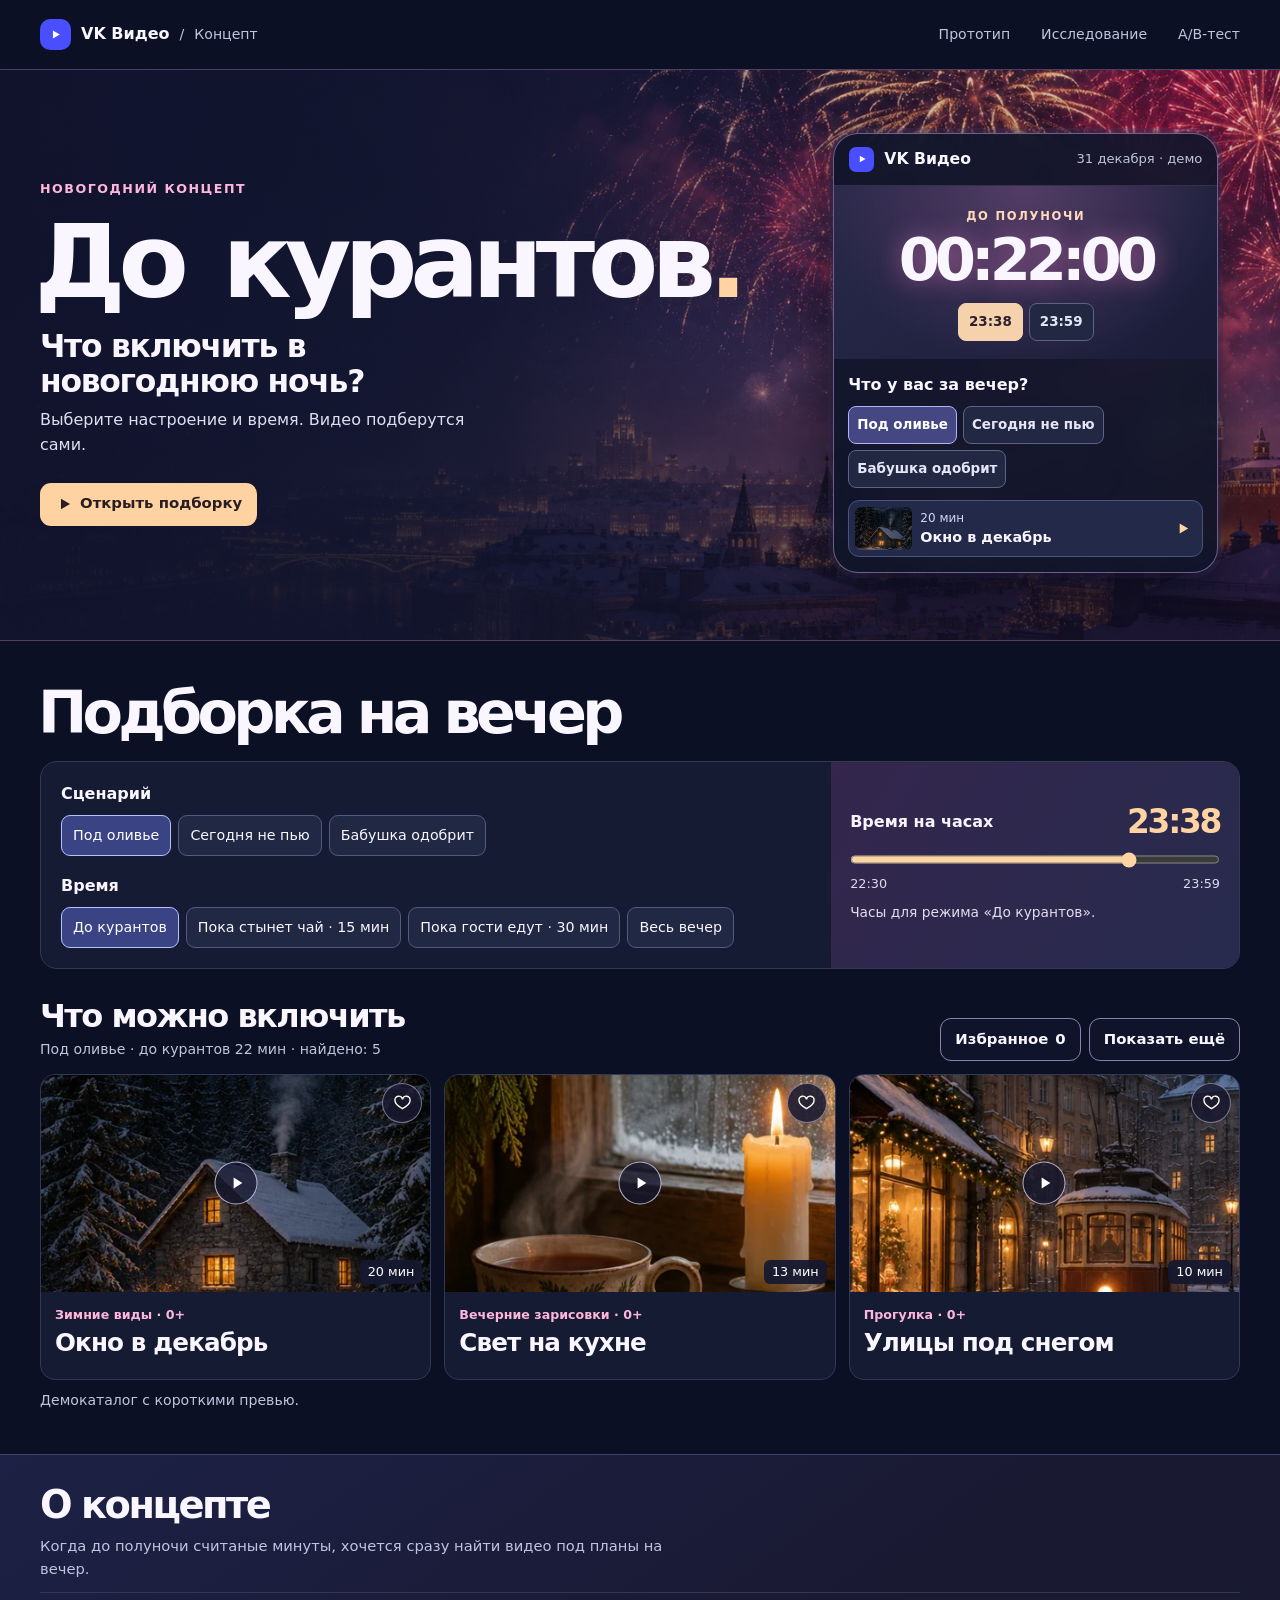
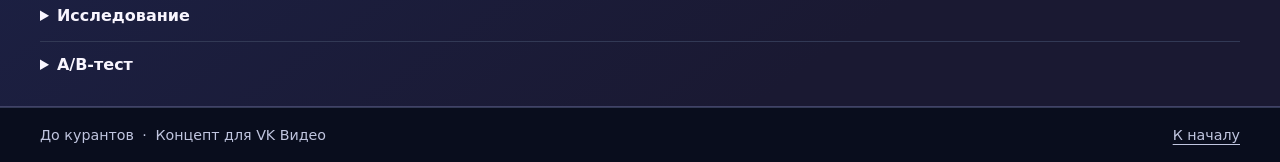
==== index.html @ f17fd778 "Lead with the demo and add playful New Year filters" ====
<!doctype html>
<html lang="ru">
<head>
<meta charset="utf-8">
<meta name="viewport" content="width=device-width, initial-scale=1">
<meta name="description" content="До курантов — новогодний прототип для VK Видео. Подберите просмотр по компании и оставшемуся до полуночи времени.">
<meta name="theme-color" content="#0c1024">
<title>До курантов · Новогодний концепт для VK Видео</title>
<link rel="icon" href="assets/icon.svg" type="image/svg+xml">
<link rel="stylesheet" href="style.css?v=3">
<script src="app.js?v=3" defer></script>
</head>
<body id="top">
<a class="skip" href="#picker">Перейти к подбору</a>
<header class="header wrap">
  <a href="#top" class="wordmark" aria-label="До курантов, начало страницы">
    <span class="brand-icon" aria-hidden="true"><svg viewBox="0 0 22 22"><path d="M8 6.5v9l8-4.5z" fill="currentColor"/></svg></span>
    <span>VK Видео</span><span class="brand-slash">/</span><span class="brand-meta">Концепт</span>
  </a>
  <nav class="header-links" aria-label="Разделы сайта">
    <a href="#picker">Прототип</a><a href="#research">Исследование</a><a href="#experiment">A/B-тест</a>
  </nav>
</header>
<main>
  <section class="hero" aria-labelledby="hero-title">
    <div class="wrap hero-layout">
      <div class="hero-copy">
        <p class="hero-kicker">НОВОГОДНИЙ КОНЦЕПТ</p>
        <h1 id="hero-title">До курантов<span>.</span></h1>
        <p class="hero-subtitle">Что включить в новогоднюю ночь?</p>
        <p class="hero-description">Выберите настроение и время. Видео подберутся сами.</p>
        <div class="hero-actions"><a class="button dark-button" href="#picker"><svg viewBox="0 0 24 24" aria-hidden="true"><path d="m8 5 12 7-12 7z" fill="currentColor"/></svg>Открыть подборку</a></div>
      </div>
      <div class="showcase">
        <div class="showcase-top"><span class="showcase-brand"><span class="brand-icon" aria-hidden="true"><svg viewBox="0 0 22 22"><path d="M8 6.5v9l8-4.5z" fill="currentColor"/></svg></span>VK Видео</span><span>31 декабря · демо</span></div>
        <div class="clock-card"><span>ДО ПОЛУНОЧИ</span><strong id="hero-clock">00:22:00</strong>
          <div class="hero-presets" aria-label="Время для демонстрации">
            <button type="button" data-demo-time="68" aria-pressed="true">23:38</button><button type="button" data-demo-time="89" aria-pressed="false">23:59</button>
          </div>
        </div>
        <div class="showcase-content">
          <p>Что у вас за вечер?</p>
          <div class="showcase-moods" aria-label="Сценарий просмотра">
            <button type="button" data-hero-audience="ambient" aria-pressed="true">Под оливье</button><button type="button" data-hero-audience="friends" aria-pressed="false">Сегодня не пью</button><button type="button" data-hero-audience="family" aria-pressed="false">Бабушка одобрит</button>
          </div>
          <button type="button" class="showcase-result" id="hero-preview" aria-label="Смотреть превью: Окно в декабрь">
            <img id="hero-poster" src="assets/cabin.webp" alt=""><span><small id="hero-result-label">20 мин</small><strong id="hero-result-title">Окно в декабрь</strong></span><svg viewBox="0 0 24 24" aria-hidden="true"><path d="m8 5 12 7-12 7z" fill="currentColor"/></svg>
          </button>
          <p class="sr-only" id="hero-status" role="status"></p>
        </div>
      </div>
    </div>
  </section>
  <section class="picker wrap" id="picker" aria-labelledby="picker-title">
    <header class="section-head">
      <h2 id="picker-title">Подборка на вечер</h2>
    </header>
    <div class="picker-panel">
      <form class="selection" id="filters">
        <fieldset>
          <legend>Сценарий</legend>
          <div class="options">
            <label><input name="audience" type="radio" value="ambient" checked><span>Под оливье</span></label>
            <label><input name="audience" type="radio" value="friends"><span>Сегодня не пью</span></label>
            <label><input name="audience" type="radio" value="family"><span>Бабушка одобрит</span></label>
          </div>
        </fieldset>
        <fieldset>
          <legend>Время</legend>
          <div class="options">
            <label><input name="length" type="radio" value="midnight" checked><span>До курантов</span></label>
            <label><input name="length" type="radio" value="15"><span>Пока стынет чай · 15 мин</span></label>
            <label><input name="length" type="radio" value="30"><span>Пока гости едут · 30 мин</span></label>
            <label><input name="length" type="radio" value="evening"><span>Весь вечер</span></label>
          </div>
        </fieldset>
      </form>
      <div class="simulation">
        <label for="demo-time"><span>Время на часах</span><output id="demo-time-label" for="demo-time">23:38</output></label>
        <input id="demo-time" type="range" min="0" max="89" step="1" value="68" aria-describedby="demo-help">
        <div class="range-times" aria-hidden="true"><span>22:30</span><span>23:59</span></div>
        <p id="demo-help">Часы для режима «До курантов».</p>
      </div>
    </div>
    <section class="results" aria-labelledby="result-title">
      <header class="results-head">
        <div><h3 id="result-title">Что можно включить</h3><p id="result-context" aria-live="polite"></p></div>
        <div class="result-actions">
          <button class="button line-button" type="button" id="favorite-mode" aria-pressed="false">Избранное <span id="favorite-count">0</span></button>
          <button class="button line-button" type="button" id="more">Показать ещё</button>
        </div>
      </header>
      <div class="result-grid" id="results"></div>
      <p class="demo-note">Демокаталог с короткими превью.</p>
    </section>
  </section>
  <section class="case-notes" aria-labelledby="case-notes-title">
    <div class="wrap">
      <h2 id="case-notes-title">О концепте</h2>
      <p>Когда до полуночи считаные минуты, хочется сразу найти видео под планы на вечер.</p>
      <details class="research-extra" id="research">
        <summary>Исследование</summary>
        <p>В отзывах зрители жалуются на однотипные рекомендации и нерелевантный поиск. Отсюда идея: дать зрителю выбрать сценарий и время.</p>
        <ul class="source-links">
          <li><a href="https://www.rustore.ru/catalog/app/com.vk.vkvideo/reviews" target="_blank" rel="noopener noreferrer">Отзывы в RuStore</a></li>
          <li><a href="https://online47.ru/2026/05/21/bylo-neudobno-stalo-privychno-kak-vk-video-i-rutube-peretyanuli-milliony-rossiyan-s-youtube-236308" target="_blank" rel="noopener noreferrer">Интервью Online47</a></li>
          <li><a href="https://vraki.net/otzyvy/mobilnye-prilozheniya/vk-video-kino-multiki-i-shou/dobryy-den-prilozhenie-kak-bylo-ne-prigodnym-takim-i-ostal.html" target="_blank" rel="noopener noreferrer">Отзыв о поиске</a></li>
        </ul>
      </details>
      <details class="research-extra" id="experiment">
        <summary>A/B-тест</summary>
        <p>Один каталог, один баннер. Группа A видит обычную подборку, группа B выбирает сценарий и время.</p>
        <p><strong>Главная метрика</strong> — доля зрителей, которые запустили ролик в течение минуты и посмотрели хотя бы 30 секунд. Дополнительно проверяем долю выходов без просмотра.</p>
      </details>
    </div>
  </section>
</main>
<footer class="footer"><div class="wrap"><p>До курантов <span>·</span> Концепт для VK Видео</p><a href="#top">К началу</a></div></footer>
<dialog id="preview" class="preview" aria-labelledby="preview-title">
  <div class="preview-head"><div><p class="kicker">ДЕМО-ПРЕВЬЮ</p><h2 id="preview-title"></h2></div><button type="button" class="preview-close" id="preview-close" aria-label="Закрыть превью"><span aria-hidden="true">×</span></button></div>
  <video id="preview-video" controls playsinline preload="none" muted aria-label="Демонстрационный видеоролик"></video>
  <p id="preview-description"></p>
</dialog>
<template id="video-card">
  <article class="video-card">
    <div class="video-media">
      <button type="button" class="video-open"><img alt="" width="440" height="310"><span class="video-play" aria-hidden="true"><svg viewBox="0 0 24 24"><path d="m9 5 11 7-11 7z" fill="currentColor"/></svg></span><span class="duration"></span></button>
      <button type="button" class="favorite" aria-pressed="false"><svg viewBox="0 0 24 24" aria-hidden="true"><path d="M20.6 8.6c0 4.5-8.6 9.3-8.6 9.3S3.4 13.1 3.4 8.6a4.2 4.2 0 0 1 8.6-1.3 4.2 4.2 0 0 1 8.6 1.3Z"/></svg></button>
    </div>
    <div class="video-text"><p class="video-genre"></p><h4 class="video-title"></h4></div>
  </article>
</template>
</body>
</html>
---- style.css ----
:root {
  color-scheme:dark;
  --bg:#0c1024; --panel:#151b33; --panel-deep:#10152b; --ink:#f9f6ff; --muted:#c0c5df;
  --line:#323955; --pink:#ffb6dd; --gold:#ffd4a2; --blue:#b8caff;
  --sans:Inter,"Segoe UI",system-ui,sans-serif;
}
*,*::before,*::after{box-sizing:border-box}
[hidden]{display:none!important}
html{scroll-behavior:smooth}
body{margin:0;background:var(--bg);color:var(--ink);font:16px/1.55 var(--sans)}
body:has(dialog[open]){overflow:hidden}
a{color:inherit;text-underline-offset:4px}
button,input{font:inherit}
button{cursor:pointer;color:inherit}
button:focus-visible,a:focus-visible,input:focus-visible,summary:focus-visible{outline:2px solid var(--gold);outline-offset:4px}
img{display:block;width:100%;height:auto;object-fit:cover}
h1,h2,h3,h4,p,figure{margin:0}
svg{width:22px;height:22px;display:block;flex:none}
.wrap{width:min(100% - 78px,1200px);margin-inline:auto}
.sr-only,.skip{position:absolute;width:1px;height:1px;overflow:hidden;clip-path:inset(50%);white-space:nowrap}
.skip:focus{position:fixed;z-index:20;top:12px;left:12px;width:auto;height:auto;clip-path:none;background:var(--panel);padding:10px}
.header{display:flex;justify-content:space-between;align-items:center;min-height:69px;gap:18px}
.wordmark,.header-links,.showcase-brand{display:flex;align-items:center;gap:10px}
.wordmark{text-decoration:none;font-weight:780;white-space:nowrap}
.brand-icon{display:grid;place-items:center;width:31px;height:31px;border-radius:10px;background:#494eff;color:white}
.brand-icon svg{width:19px;height:19px}
.brand-slash,.brand-meta,.header-links{color:var(--muted);font-size:.88rem}
.brand-meta,.brand-slash{font-weight:500}
.header-links{gap:clamp(13px,3vw,31px)}
.header-links a{text-decoration:none}
.header-links a:hover{color:white;text-decoration:underline}

.hero{position:relative;isolation:isolate;background:#211a42;border-block:1px solid #4d3e65;overflow:hidden}
.hero::before,.hero::after{content:"";position:absolute;inset:0;z-index:-1}
.hero::before{background:url("assets/midnight.webp") center 52% / cover no-repeat}
.hero::after{background:linear-gradient(90deg,#11132de6 0%,#10152eca 28%,#15162c42 65%,#22143122 100%),linear-gradient(0deg,#110f25ba,transparent 55%)}
.hero-layout{min-height:570px;display:grid;grid-template-columns:minmax(0,1.25fr) minmax(320px,.75fr);align-items:center;gap:clamp(22px,4.5vw,64px);padding-block:49px 53px}
.hero-kicker,.kicker,.source-date{font-size:.79rem;letter-spacing:.12em;font-weight:800;line-height:1.38}
.hero-kicker{color:var(--pink);margin-bottom:16px}
h1{font-size:clamp(3.55rem,8vw,7.5rem);font-weight:825;line-height:.93;letter-spacing:-.07em;word-spacing:.12em;margin-left:-.055em;white-space:nowrap}
h1 span{color:var(--gold)}
.hero-subtitle{font-size:clamp(1.35rem,2.45vw,2.1rem);letter-spacing:-.04em;line-height:1.1;font-weight:730;max-width:22ch;margin-top:20px}
.hero-description{color:#e0dff2;max-width:43ch;margin-top:10px}
.hero-actions{display:flex;flex-wrap:wrap;gap:10px;margin-top:25px}
.button{display:inline-flex;align-items:center;justify-content:center;gap:7px;min-height:43px;padding:9px 14px;border:1px solid transparent;border-radius:11px;text-decoration:none;font-size:.93rem;font-weight:750;line-height:1.2;transition:background-color .18s,color .18s,border-color .18s}
.button svg{width:18px;height:18px}
.dark-button{background:#ffd2a1;color:#271d23}
.dark-button:hover{background:#ffe4c6}
.line-button{background:#13172dac;color:var(--ink);border-color:#8a82ab}
.line-button:hover,.line-button[aria-pressed="true"]{background:#3b3559;border-color:#a8a2c8}
.line-button:disabled{cursor:default;opacity:.47}
.line-button:disabled:hover{background:#13172dac;border-color:#8a82ab}
.showcase{width:min(100%,385px);justify-self:center;overflow:hidden;border:1px solid #a194cf9c;border-radius:25px;background:#10152beb;box-shadow:0 25px 54px #090a1dc0,0 0 0 5px #4a3c6554;backdrop-filter:blur(15px)}
.showcase-top{display:flex;justify-content:space-between;align-items:center;gap:8px;padding:13px 15px;border-bottom:1px solid #736a8d53;color:var(--muted);font-size:.82rem}
.showcase-brand{font-weight:750;color:var(--ink);font-size:.98rem}
.showcase-brand .brand-icon{width:25px;height:25px;border-radius:7px}
.showcase-brand svg{width:16px;height:16px}
.clock-card{padding:22px 14px 18px;text-align:center;background:radial-gradient(ellipse at center top,#664773b5,transparent 76%),linear-gradient(135deg,#292849,#191c37)}
.clock-card > span{display:block;font-size:.72rem;font-weight:790;letter-spacing:.15em;color:#ffdbbb}
.clock-card strong{display:block;font-size:clamp(2.6rem,5vw,3.7rem);line-height:1.14;font-weight:755;letter-spacing:-.085em;font-variant-numeric:tabular-nums;text-shadow:0 0 24px #fc87ce76;margin-bottom:10px}
.hero-presets,.showcase-moods{display:flex;justify-content:center;gap:6px;flex-wrap:wrap}
.hero-presets button,.showcase-moods button{background:#232842;color:#e5e6f9;border:1px solid #5c6386;border-radius:8px;min-height:38px;padding:5px 10px;font-size:.84rem;font-weight:710}
.hero-presets button[aria-pressed="true"]{background:#f6d2ac;color:#2d2030;border-color:#f6d2ac}
.hero-presets button:hover,.showcase-moods button:hover{border-color:var(--gold)}
.showcase-content{padding:14px 14px 15px}
.showcase-content > p:not(.sr-only){font-weight:730;margin-bottom:8px}
.showcase-moods{justify-content:flex-start}
.showcase-moods button{padding-inline:8px}
.showcase-moods button[aria-pressed="true"]{background:#454783;border-color:#b2b4ff;color:#fff}
.showcase-result{min-width:0;width:100%;margin-top:12px;display:grid;grid-template-columns:57px minmax(0,1fr) 20px;align-items:center;gap:8px;text-align:left;background:#232a49;border:1px solid #4a547b;border-radius:11px;padding:6px 8px 6px 6px}
.showcase-result:hover{background:#353c67}
.showcase-result img{width:57px;height:43px;border-radius:6px}
.showcase-result strong,.showcase-result small{display:block;line-height:1.22}
.showcase-result small{color:#d1d8f2;font-size:.75rem;margin-bottom:3px}
.showcase-result strong{font-size:.9rem;overflow-wrap:anywhere}
.showcase-result svg{width:17px;height:17px;color:var(--gold)}

.picker{padding-block:42px}
#picker,#research,#experiment{scroll-margin-top:16px}
.section-head{margin-bottom:18px}
.section-head h2{font-size:clamp(2.25rem,4.6vw,4.1rem);letter-spacing:-.08em;line-height:1.02;margin-left:-.035em}
.section-head > p{color:var(--muted);max-width:49ch}
.kicker{margin-bottom:8px;color:var(--pink)}
.picker-panel{display:grid;grid-template-columns:minmax(0,1.55fr) minmax(220px,.8fr);background:var(--panel);border:1px solid var(--line);border-radius:17px;overflow:hidden}
.selection{display:grid;gap:18px;padding:20px}
fieldset{min-width:0;border:0;margin:0;padding:0}
legend{font-weight:750;margin-bottom:8px;padding:0}
.options{display:flex;flex-wrap:wrap;gap:7px}
.options label{position:relative;display:inline-flex}
.options input{position:absolute;inset:0;opacity:0;cursor:pointer;width:100%;height:100%;margin:0}
.options span{display:inline-flex;align-items:center;border:1px solid #525b7d;border-radius:9px;min-height:41px;padding:7px 11px;font-size:.89rem;background:#212843}
.options input:hover + span{border-color:var(--blue)}
.options input:checked + span{border-color:#b4c3ff;background:#3a4384;color:#fff}
.options input:focus-visible + span{outline:2px solid var(--gold);outline-offset:3px}
.simulation{background:linear-gradient(125deg,#34264d,#272b4d);padding:19px;display:flex;flex-direction:column;justify-content:center}
.simulation label{display:flex;justify-content:space-between;align-items:center;gap:10px;font-weight:740}
.simulation output{font-size:2.05rem;line-height:1;font-weight:750;font-variant-numeric:tabular-nums;letter-spacing:-.07em;color:var(--gold)}
.simulation input{width:100%;padding:0;margin:8px 0 2px;height:25px;accent-color:var(--gold);cursor:pointer}
.range-times{display:flex;justify-content:space-between;color:#dfdaef;font-size:.8rem;font-variant-numeric:tabular-nums}
.simulation p{margin-top:8px;color:#e2dcef;font-size:.86rem}
.results{margin-top:30px}
.results-head{display:flex;align-items:end;justify-content:space-between;gap:13px;margin-bottom:13px}
.results-head h3{font-size:clamp(1.37rem,2.5vw,2.2rem);line-height:1.12;letter-spacing:-.048em}
.results-head p,.demo-note{color:var(--muted);font-size:.88rem;margin-top:5px}
.result-actions{display:flex;flex-wrap:wrap;gap:8px}
.result-grid{display:grid;grid-template-columns:repeat(3,minmax(0,1fr));gap:13px}
.result-grid{min-height:85px}
.video-card{min-width:0;background:var(--panel);border:1px solid var(--line);border-radius:15px;overflow:hidden}
.video-media{position:relative;background:#2c2945}
.video-open{width:100%;display:block;position:relative;padding:0;border:0;background:none;text-align:left;color:white}
.video-open img{aspect-ratio:1.8;transition:filter .2s;object-position:center 52%}
.video-open:hover img{filter:brightness(.76)}
.video-play{position:absolute;left:50%;top:50%;translate:-50% -50%;width:43px;height:43px;display:grid;place-items:center;color:white;border-radius:50%;background:#151830bd;border:1px solid #e3d9ffc4}
.video-play svg{width:19px;height:19px}
.duration{position:absolute;bottom:8px;right:8px;background:#151830ed;color:white;padding:2px 8px;font-size:.8rem;border-radius:6px}
.favorite{position:absolute;z-index:2;right:8px;top:8px;display:grid;place-items:center;width:40px;height:40px;color:#fff8ed;background:#191931d9;border:1px solid #e6dbfa78;border-radius:50%}
.favorite:hover,.favorite[aria-pressed="true"]{background:#722c70}
.favorite svg{stroke:currentColor;stroke-width:1.65;fill:none;width:21px;height:21px}
.favorite[aria-pressed="true"] svg{fill:currentColor}
.video-text{padding:13px 14px 16px}
.video-genre{color:var(--pink);font-size:.79rem;font-weight:730}
.video-title{font-size:clamp(1.03rem,2vw,1.54rem);line-height:1.15;letter-spacing:-.035em;margin:5px 0 6px}
.empty{grid-column:1/-1;border:1px dashed #7e87b0;border-radius:12px;padding:18px;display:grid;justify-items:start;gap:8px;background:var(--panel)}
.empty p{color:var(--muted)}
.demo-note{margin-top:10px}

.case-notes{background:linear-gradient(145deg,#1c2145,#1a1932 68%);padding-block:28px;border-block:1px solid #414267}
.case-notes h2{font-size:clamp(1.6rem,3vw,2.5rem);letter-spacing:-.065em;line-height:1.13}
.case-notes p{max-width:72ch;margin-top:8px;color:var(--muted);font-size:.92rem}
.research-extra{border-top:1px solid var(--line);margin-top:12px;padding-top:11px;scroll-margin-top:12px}
summary{width:fit-content;cursor:pointer;font-weight:700}
.source-links{display:flex;flex-wrap:wrap;gap:5px 17px;list-style:none;margin:9px 0 0;padding:0;color:var(--blue);font-size:.88rem}
.footer{background:#090d1d;border-top:1px solid var(--line);color:var(--muted);padding:16px 0;font-size:.89rem}
.footer > div{display:flex;justify-content:space-between;gap:12px}
.footer span{margin-inline:4px}

.preview{width:min(650px,calc(100% - 24px));max-height:calc(100% - 25px);border:1px solid #716d9d;border-radius:16px;padding:15px;background:var(--panel);color:var(--ink)}
.preview::backdrop{background:#080b20c2;backdrop-filter:blur(5px)}
.preview-head{display:flex;justify-content:space-between;gap:11px;margin-bottom:11px}
.preview-head h2{font-size:clamp(1.35rem,4vw,2.4rem);line-height:1.04;letter-spacing:-.05em}
.preview-close{display:grid;place-items:center;width:41px;height:41px;border:1px solid #676e96;border-radius:8px;font-size:1.5rem;background:#232847;flex:none}
.preview video{display:block;width:100%;max-height:min(61vh,370px);background:#101321;border-radius:8px}
.preview > p{margin-top:8px;color:var(--muted);font-size:.9rem}

@media(max-width:980px){
  .wrap{width:calc(100% - 46px)}
  .hero-layout{grid-template-columns:minmax(0,1fr) minmax(276px,.76fr);min-height:495px;gap:22px}
  h1{font-size:clamp(3.1rem,7.8vw,6.3rem)}
}
@media(max-width:680px){
  .wrap{width:calc(100% - 28px)}
  .header{min-height:54px;gap:8px}
  .header-links{font-size:.78rem;gap:9px}
  .brand-meta,.brand-slash{display:none}
  .brand-icon{width:26px;height:26px}
  .wordmark{gap:5px;font-size:.93rem}
  .hero-layout{grid-template-columns:minmax(0,1fr);padding-block:25px 22px;gap:20px}
  .hero::before{background-position:64% center}
  .hero::after{background:linear-gradient(0deg,#15183092,#15132bbb 70%,#141630de)}
  .hero-kicker{margin-bottom:9px;font-size:.71rem}
  h1{font-size:clamp(2.75rem,11.3vw,5rem)}
  .hero-subtitle{font-size:1.27rem;margin-top:12px;max-width:25ch}
  .hero-description{margin-top:8px;font-size:.91rem}
  .hero-actions{margin-top:13px}
  .showcase{justify-self:start}
  .clock-card{padding-block:12px}
  .picker,.case-notes{padding-block:27px}
  .picker-panel{grid-template-columns:1fr}
  .section-head{margin-bottom:16px}
  .selection,.simulation{padding:14px}
  .results-head{align-items:start;flex-direction:column}
  .result-grid{grid-template-columns:repeat(2,minmax(0,1fr));gap:8px}
  .video-text{padding:9px}
}
@media(max-width:370px){.result-grid{grid-template-columns:1fr}.hero-actions .button{padding-inline:9px;font-size:.84rem}}
@media(prefers-reduced-motion:reduce){
  *,*::before,*::after{scroll-behavior:auto!important;transition:none!important}
}
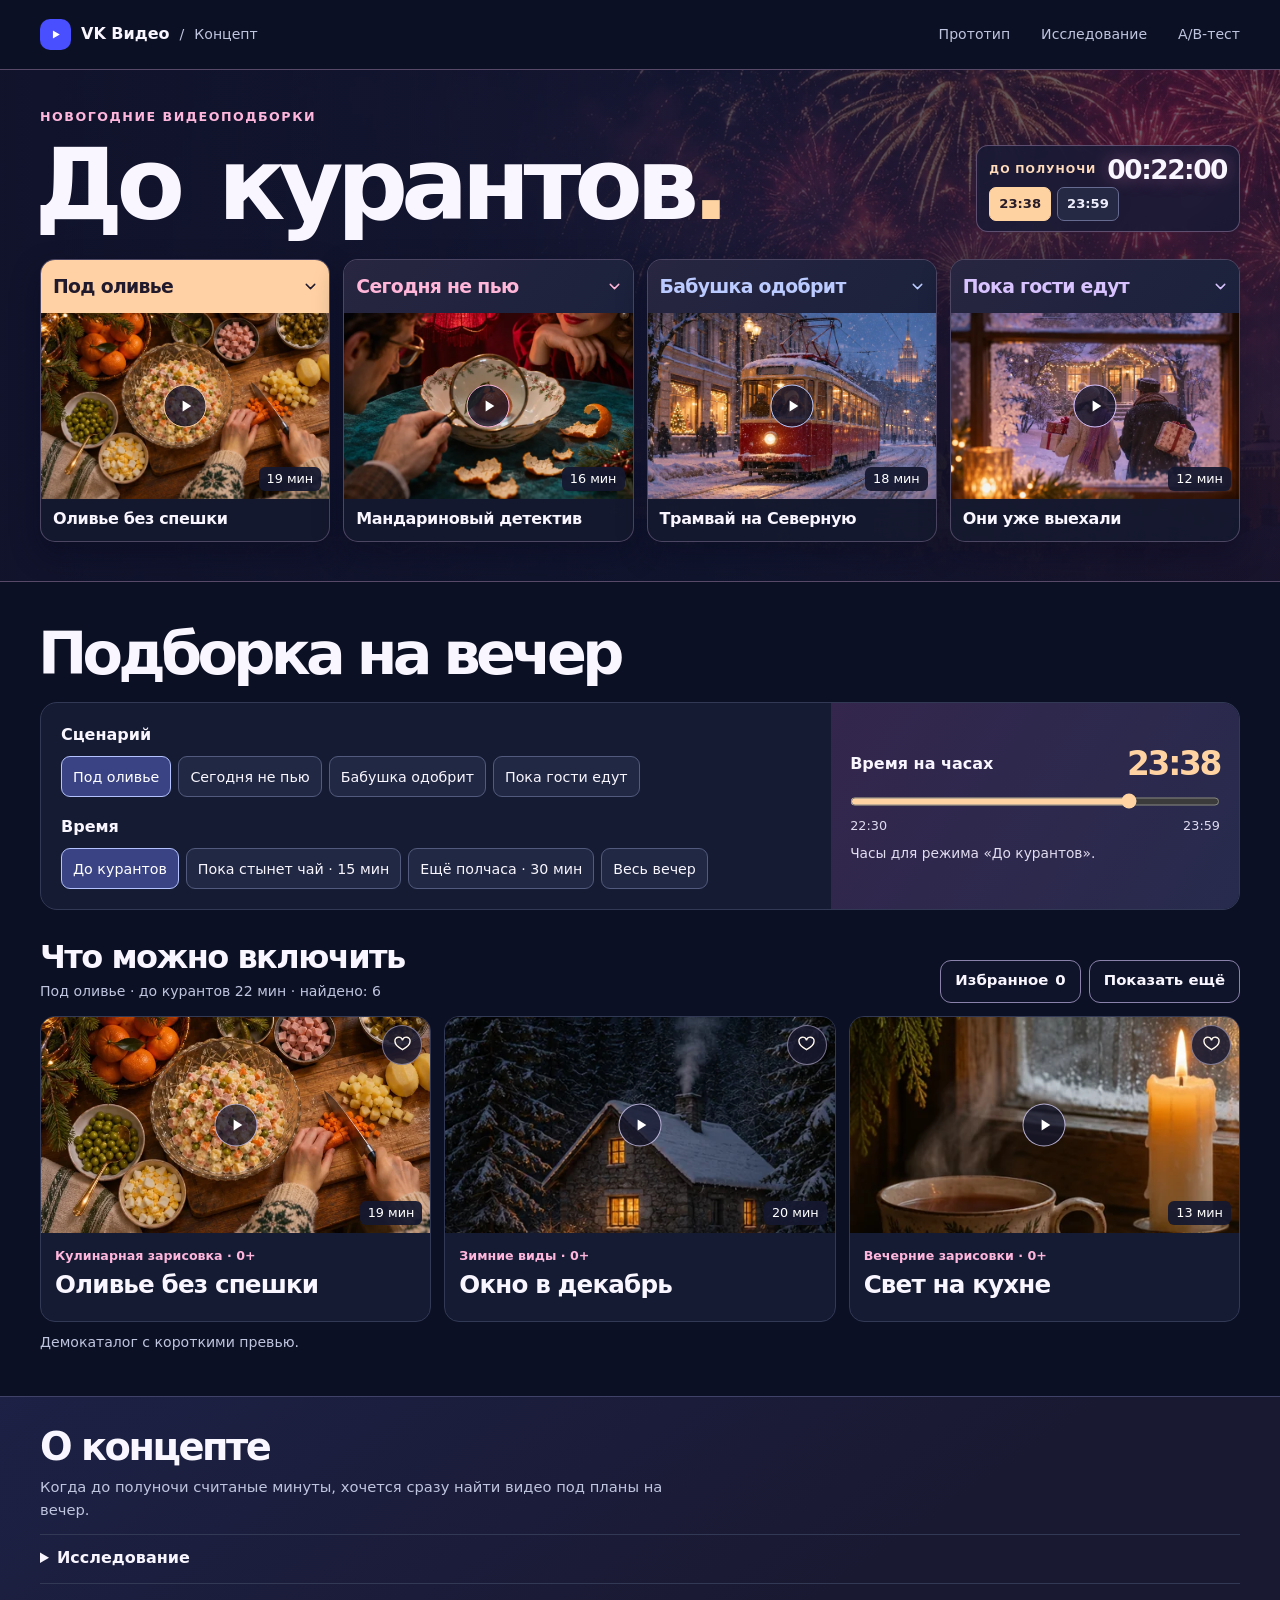
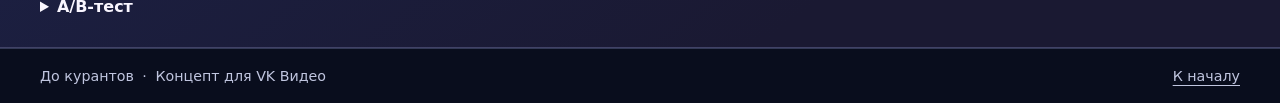
==== commit 3609b6ca: "Show four playable holiday scenario covers on the homepage" ====
--- a/index.html
+++ b/index.html
@@ -3,12 +3,12 @@
 <head>
 <meta charset="utf-8">
 <meta name="viewport" content="width=device-width, initial-scale=1">
-<meta name="description" content="До курантов — новогодний прототип для VK Видео. Подберите просмотр по компании и оставшемуся до полуночи времени.">
+<meta name="description" content="До курантов — новогодние видеоподборки для VK Видео. Выберите сценарий и то, что успеете посмотреть.">
 <meta name="theme-color" content="#0c1024">
 <title>До курантов · Новогодний концепт для VK Видео</title>
 <link rel="icon" href="assets/icon.svg" type="image/svg+xml">
-<link rel="stylesheet" href="style.css?v=3">
-<script src="app.js?v=3" defer></script>
+<link rel="stylesheet" href="style.css?v=4">
+<script src="app.js?v=4" defer></script>
 </head>
 <body id="top">
 <a class="skip" href="#picker">Перейти к подбору</a>
@@ -24,31 +24,21 @@
 <main>
   <section class="hero" aria-labelledby="hero-title">
     <div class="wrap hero-layout">
-      <div class="hero-copy">
-        <p class="hero-kicker">НОВОГОДНИЙ КОНЦЕПТ</p>
-        <h1 id="hero-title">До курантов<span>.</span></h1>
-        <p class="hero-subtitle">Что включить в новогоднюю ночь?</p>
-        <p class="hero-description">Выберите настроение и время. Видео подберутся сами.</p>
-        <div class="hero-actions"><a class="button dark-button" href="#picker"><svg viewBox="0 0 24 24" aria-hidden="true"><path d="m8 5 12 7-12 7z" fill="currentColor"/></svg>Открыть подборку</a></div>
-      </div>
-      <div class="showcase">
-        <div class="showcase-top"><span class="showcase-brand"><span class="brand-icon" aria-hidden="true"><svg viewBox="0 0 22 22"><path d="M8 6.5v9l8-4.5z" fill="currentColor"/></svg></span>VK Видео</span><span>31 декабря · демо</span></div>
-        <div class="clock-card"><span>ДО ПОЛУНОЧИ</span><strong id="hero-clock">00:22:00</strong>
+      <div class="hero-top">
+        <div class="hero-copy">
+          <p class="hero-kicker">НОВОГОДНИЕ ВИДЕОПОДБОРКИ</p>
+          <h1 id="hero-title">До курантов<span>.</span></h1>
+        </div>
+        <div class="clock-card">
+          <span>ДО ПОЛУНОЧИ</span><strong id="hero-clock">00:22:00</strong>
           <div class="hero-presets" aria-label="Время для демонстрации">
             <button type="button" data-demo-time="68" aria-pressed="true">23:38</button><button type="button" data-demo-time="89" aria-pressed="false">23:59</button>
           </div>
         </div>
-        <div class="showcase-content">
-          <p>Что у вас за вечер?</p>
-          <div class="showcase-moods" aria-label="Сценарий просмотра">
-            <button type="button" data-hero-audience="ambient" aria-pressed="true">Под оливье</button><button type="button" data-hero-audience="friends" aria-pressed="false">Сегодня не пью</button><button type="button" data-hero-audience="family" aria-pressed="false">Бабушка одобрит</button>
-          </div>
-          <button type="button" class="showcase-result" id="hero-preview" aria-label="Смотреть превью: Окно в декабрь">
-            <img id="hero-poster" src="assets/cabin.webp" alt=""><span><small id="hero-result-label">20 мин</small><strong id="hero-result-title">Окно в декабрь</strong></span><svg viewBox="0 0 24 24" aria-hidden="true"><path d="m8 5 12 7-12 7z" fill="currentColor"/></svg>
-          </button>
-          <p class="sr-only" id="hero-status" role="status"></p>
-        </div>
       </div>
+      <div class="scenario-grid" id="scenario-grid" role="group" aria-label="Новогодние сценарии"></div>
+      <p class="sr-only" id="hero-status" role="status"></p>
+      <noscript><p>Для подбора видео требуется JavaScript.</p></noscript>
     </div>
   </section>
   <section class="picker wrap" id="picker" aria-labelledby="picker-title">
@@ -63,6 +53,7 @@
             <label><input name="audience" type="radio" value="ambient" checked><span>Под оливье</span></label>
             <label><input name="audience" type="radio" value="friends"><span>Сегодня не пью</span></label>
             <label><input name="audience" type="radio" value="family"><span>Бабушка одобрит</span></label>
+            <label><input name="audience" type="radio" value="guests"><span>Пока гости едут</span></label>
           </div>
         </fieldset>
         <fieldset>
@@ -70,7 +61,7 @@
           <div class="options">
             <label><input name="length" type="radio" value="midnight" checked><span>До курантов</span></label>
             <label><input name="length" type="radio" value="15"><span>Пока стынет чай · 15 мин</span></label>
-            <label><input name="length" type="radio" value="30"><span>Пока гости едут · 30 мин</span></label>
+            <label><input name="length" type="radio" value="30"><span>Ещё полчаса · 30 мин</span></label>
             <label><input name="length" type="radio" value="evening"><span>Весь вечер</span></label>
           </div>
         </fieldset>
@@ -121,6 +112,15 @@
   <video id="preview-video" controls playsinline preload="none" muted aria-label="Демонстрационный видеоролик"></video>
   <p id="preview-description"></p>
 </dialog>
+<template id="scenario-card">
+  <article class="scenario-card">
+    <h2><button class="scenario-select" type="button" aria-pressed="false"><span></span><svg viewBox="0 0 24 24" aria-hidden="true"><path d="m6 9 6 6 6-6" fill="none" stroke="currentColor" stroke-width="2" stroke-linecap="round" stroke-linejoin="round"/></svg></button></h2>
+    <button class="scenario-video" type="button">
+      <span class="scenario-cover"><img width="480" height="290" alt=""><span class="video-play" aria-hidden="true"><svg viewBox="0 0 24 24"><path d="m9 5 11 7-11 7z" fill="currentColor"/></svg></span><span class="duration"></span></span>
+      <span class="scenario-video-title"></span>
+    </button>
+  </article>
+</template>
 <template id="video-card">
   <article class="video-card">
     <div class="video-media">
--- a/style.css
+++ b/style.css
@@ -20,7 +20,7 @@
 .sr-only,.skip{position:absolute;width:1px;height:1px;overflow:hidden;clip-path:inset(50%);white-space:nowrap}
 .skip:focus{position:fixed;z-index:20;top:12px;left:12px;width:auto;height:auto;clip-path:none;background:var(--panel);padding:10px}
 .header{display:flex;justify-content:space-between;align-items:center;min-height:69px;gap:18px}
-.wordmark,.header-links,.showcase-brand{display:flex;align-items:center;gap:10px}
+.wordmark,.header-links{display:flex;align-items:center;gap:10px}
 .wordmark{text-decoration:none;font-weight:780;white-space:nowrap}
 .brand-icon{display:grid;place-items:center;width:31px;height:31px;border-radius:10px;background:#494eff;color:white}
 .brand-icon svg{width:19px;height:19px}
@@ -30,50 +30,52 @@
 .header-links a{text-decoration:none}
 .header-links a:hover{color:white;text-decoration:underline}
 
-.hero{position:relative;isolation:isolate;background:#211a42;border-block:1px solid #4d3e65;overflow:hidden}
+.hero{position:relative;isolation:isolate;background:#211a42;border-block:1px solid #594968;overflow:hidden}
 .hero::before,.hero::after{content:"";position:absolute;inset:0;z-index:-1}
-.hero::before{background:url("assets/midnight.webp") center 52% / cover no-repeat}
-.hero::after{background:linear-gradient(90deg,#11132de6 0%,#10152eca 28%,#15162c42 65%,#22143122 100%),linear-gradient(0deg,#110f25ba,transparent 55%)}
-.hero-layout{min-height:570px;display:grid;grid-template-columns:minmax(0,1.25fr) minmax(320px,.75fr);align-items:center;gap:clamp(22px,4.5vw,64px);padding-block:49px 53px}
-.hero-kicker,.kicker,.source-date{font-size:.79rem;letter-spacing:.12em;font-weight:800;line-height:1.38}
-.hero-kicker{color:var(--pink);margin-bottom:16px}
-h1{font-size:clamp(3.55rem,8vw,7.5rem);font-weight:825;line-height:.93;letter-spacing:-.07em;word-spacing:.12em;margin-left:-.055em;white-space:nowrap}
+.hero::before{background:url("assets/midnight.webp") center 48% / cover no-repeat}
+.hero::after{background:linear-gradient(90deg,#11132ce6,#10152e9c 57%,#21132c70),linear-gradient(0deg,#10132bfa 1%,#16142c50 78%)}
+.hero-layout{padding-block:38px 39px}
+.hero-top{display:flex;align-items:end;justify-content:space-between;gap:18px;margin-bottom:27px}
+.hero-kicker,.kicker{font-size:.79rem;letter-spacing:.12em;font-weight:800;line-height:1.38}
+.hero-kicker{color:var(--pink);margin-bottom:14px}
+h1{font-size:clamp(3.25rem,7.8vw,7.1rem);font-weight:825;line-height:.93;letter-spacing:-.07em;word-spacing:.12em;margin-left:-.055em;white-space:nowrap}
 h1 span{color:var(--gold)}
-.hero-subtitle{font-size:clamp(1.35rem,2.45vw,2.1rem);letter-spacing:-.04em;line-height:1.1;font-weight:730;max-width:22ch;margin-top:20px}
-.hero-description{color:#e0dff2;max-width:43ch;margin-top:10px}
-.hero-actions{display:flex;flex-wrap:wrap;gap:10px;margin-top:25px}
 .button{display:inline-flex;align-items:center;justify-content:center;gap:7px;min-height:43px;padding:9px 14px;border:1px solid transparent;border-radius:11px;text-decoration:none;font-size:.93rem;font-weight:750;line-height:1.2;transition:background-color .18s,color .18s,border-color .18s}
 .button svg{width:18px;height:18px}
-.dark-button{background:#ffd2a1;color:#271d23}
-.dark-button:hover{background:#ffe4c6}
 .line-button{background:#13172dac;color:var(--ink);border-color:#8a82ab}
 .line-button:hover,.line-button[aria-pressed="true"]{background:#3b3559;border-color:#a8a2c8}
 .line-button:disabled{cursor:default;opacity:.47}
 .line-button:disabled:hover{background:#13172dac;border-color:#8a82ab}
-.showcase{width:min(100%,385px);justify-self:center;overflow:hidden;border:1px solid #a194cf9c;border-radius:25px;background:#10152beb;box-shadow:0 25px 54px #090a1dc0,0 0 0 5px #4a3c6554;backdrop-filter:blur(15px)}
-.showcase-top{display:flex;justify-content:space-between;align-items:center;gap:8px;padding:13px 15px;border-bottom:1px solid #736a8d53;color:var(--muted);font-size:.82rem}
-.showcase-brand{font-weight:750;color:var(--ink);font-size:.98rem}
-.showcase-brand .brand-icon{width:25px;height:25px;border-radius:7px}
-.showcase-brand svg{width:16px;height:16px}
-.clock-card{padding:22px 14px 18px;text-align:center;background:radial-gradient(ellipse at center top,#664773b5,transparent 76%),linear-gradient(135deg,#292849,#191c37)}
-.clock-card > span{display:block;font-size:.72rem;font-weight:790;letter-spacing:.15em;color:#ffdbbb}
-.clock-card strong{display:block;font-size:clamp(2.6rem,5vw,3.7rem);line-height:1.14;font-weight:755;letter-spacing:-.085em;font-variant-numeric:tabular-nums;text-shadow:0 0 24px #fc87ce76;margin-bottom:10px}
-.hero-presets,.showcase-moods{display:flex;justify-content:center;gap:6px;flex-wrap:wrap}
-.hero-presets button,.showcase-moods button{background:#232842;color:#e5e6f9;border:1px solid #5c6386;border-radius:8px;min-height:38px;padding:5px 10px;font-size:.84rem;font-weight:710}
-.hero-presets button[aria-pressed="true"]{background:#f6d2ac;color:#2d2030;border-color:#f6d2ac}
-.hero-presets button:hover,.showcase-moods button:hover{border-color:var(--gold)}
-.showcase-content{padding:14px 14px 15px}
-.showcase-content > p:not(.sr-only){font-weight:730;margin-bottom:8px}
-.showcase-moods{justify-content:flex-start}
-.showcase-moods button{padding-inline:8px}
-.showcase-moods button[aria-pressed="true"]{background:#454783;border-color:#b2b4ff;color:#fff}
-.showcase-result{min-width:0;width:100%;margin-top:12px;display:grid;grid-template-columns:57px minmax(0,1fr) 20px;align-items:center;gap:8px;text-align:left;background:#232a49;border:1px solid #4a547b;border-radius:11px;padding:6px 8px 6px 6px}
-.showcase-result:hover{background:#353c67}
-.showcase-result img{width:57px;height:43px;border-radius:6px}
-.showcase-result strong,.showcase-result small{display:block;line-height:1.22}
-.showcase-result small{color:#d1d8f2;font-size:.75rem;margin-bottom:3px}
-.showcase-result strong{font-size:.9rem;overflow-wrap:anywhere}
-.showcase-result svg{width:17px;height:17px;color:var(--gold)}
+.clock-card{display:grid;grid-template-columns:auto auto;align-items:center;column-gap:11px;row-gap:4px;padding:10px 12px;border:1px solid #9a80a885;border-radius:12px;background:#181a35df;backdrop-filter:blur(10px);flex:none}
+.clock-card > span{font-size:.69rem;font-weight:780;letter-spacing:.09em;color:#ffdbbb}
+.clock-card strong{font-size:clamp(1.08rem,2.2vw,1.65rem);line-height:1.05;font-weight:740;letter-spacing:-.055em;font-variant-numeric:tabular-nums;text-shadow:0 0 18px #ff9acc60}
+.hero-presets{display:flex;grid-column:1/-1;gap:6px}
+.hero-presets button{background:#262943;color:#eeeefc;border:1px solid #666b91;border-radius:7px;min-height:34px;padding:4px 9px;font-size:.82rem;font-weight:700}
+.hero-presets button[aria-pressed="true"]{background:#ffd2a1;color:#281c28;border-color:#ffd2a1}
+.hero-presets button:hover{border-color:var(--gold)}
+
+.scenario-grid{display:grid;grid-template-columns:repeat(4,minmax(0,1fr));gap:13px}
+.scenario-card{--accent:#ffd1a4;min-width:0;background:#15192feb;border:1px solid #7c6e908a;border-radius:15px;box-shadow:0 12px 29px #06081b65;overflow:hidden;transition:border-color .2s,translate .2s}
+.scenario-card:nth-child(2){--accent:#ffb6d9}
+.scenario-card:nth-child(3){--accent:#bccbff}
+.scenario-card:nth-child(4){--accent:#d9c3ff}
+.scenario-card:hover{border-color:var(--accent);translate:0 -3px}
+.scenario-card:focus-within{border-color:var(--accent)}
+.scenario-card h2{font-size:inherit}
+.scenario-select{width:100%;min-height:53px;display:flex;align-items:center;justify-content:space-between;gap:5px;padding:8px 10px 8px 12px;text-align:left;border:0;background:linear-gradient(132deg,#282641,#1b213c);color:var(--accent);font-size:clamp(.94rem,1.47vw,1.23rem);font-weight:790;line-height:1.12;letter-spacing:-.035em}
+.scenario-select[aria-pressed="true"]{background:var(--accent);color:#211a2c}
+.scenario-select:not([aria-pressed="true"]):hover{background:#37334f}
+.scenario-select:focus-visible,.scenario-video:focus-visible{outline-offset:-3px}
+.scenario-select svg{width:17px;height:17px}
+.scenario-video{display:block;width:100%;text-align:left;padding:0;border:0;background:none}
+.scenario-cover{display:block;position:relative;background:#252942}
+.scenario-cover img{width:100%;aspect-ratio:1.55;transition:filter .2s,scale .2s}
+.scenario-video:hover img{filter:brightness(.85)}
+.scenario-video .video-play{background:#12152cbf;border-color:var(--accent)}
+.scenario-video:hover .video-play{background:#252b4b}
+.scenario-video-title{display:block;padding:10px 12px 13px;font-size:clamp(.87rem,1.25vw,1.05rem);font-weight:720;line-height:1.2;letter-spacing:-.022em}
+.scenario-video:disabled{cursor:default}
+.scenario-video:disabled .video-play,.scenario-video:disabled .duration{display:none}
 
 .picker{padding-block:42px}
 #picker,#research,#experiment{scroll-margin-top:16px}
@@ -144,35 +146,49 @@
 
 @media(max-width:980px){
   .wrap{width:calc(100% - 46px)}
-  .hero-layout{grid-template-columns:minmax(0,1fr) minmax(276px,.76fr);min-height:495px;gap:22px}
-  h1{font-size:clamp(3.1rem,7.8vw,6.3rem)}
+  .scenario-grid{gap:8px}
+  .scenario-select{padding-inline:8px}
 }
-@media(max-width:680px){
+@media(max-width:740px){
   .wrap{width:calc(100% - 28px)}
-  .header{min-height:54px;gap:8px}
+  .header{min-height:53px;gap:8px}
   .header-links{font-size:.78rem;gap:9px}
   .brand-meta,.brand-slash{display:none}
   .brand-icon{width:26px;height:26px}
   .wordmark{gap:5px;font-size:.93rem}
-  .hero-layout{grid-template-columns:minmax(0,1fr);padding-block:25px 22px;gap:20px}
-  .hero::before{background-position:64% center}
-  .hero::after{background:linear-gradient(0deg,#15183092,#15132bbb 70%,#141630de)}
-  .hero-kicker{margin-bottom:9px;font-size:.71rem}
-  h1{font-size:clamp(2.75rem,11.3vw,5rem)}
-  .hero-subtitle{font-size:1.27rem;margin-top:12px;max-width:25ch}
-  .hero-description{margin-top:8px;font-size:.91rem}
-  .hero-actions{margin-top:13px}
-  .showcase{justify-self:start}
-  .clock-card{padding-block:12px}
+  .hero-layout{padding-block:21px 20px}
+  .hero-top{margin-bottom:13px;align-items:start}
+  .hero::before{background-position:62% center}
+  .hero::after{background:linear-gradient(0deg,#10132bf0,#14172e6f 66%,#11152aba)}
+  .hero-kicker{margin-bottom:8px;font-size:.65rem}
+  h1{font-size:clamp(2.3rem,9vw,4.55rem)}
+  .scenario-grid{grid-template-columns:repeat(2,minmax(0,1fr))}
+  .scenario-card{border-radius:11px}
+  .scenario-select{min-height:42px;padding:6px 7px 6px 8px;font-size:.94rem}
+  .scenario-select svg{width:14px;height:14px}
+  .scenario-cover img{aspect-ratio:1.62}
+  .scenario-video-title{padding:8px;font-size:.84rem}
+  .scenario-video .video-play{width:36px;height:36px}
   .picker,.case-notes{padding-block:27px}
+  .section-head{margin-bottom:16px}
   .picker-panel{grid-template-columns:1fr}
-  .section-head{margin-bottom:16px}
   .selection,.simulation{padding:14px}
   .results-head{align-items:start;flex-direction:column}
   .result-grid{grid-template-columns:repeat(2,minmax(0,1fr));gap:8px}
   .video-text{padding:9px}
 }
-@media(max-width:370px){.result-grid{grid-template-columns:1fr}.hero-actions .button{padding-inline:9px;font-size:.84rem}}
+@media(max-width:470px){
+  .hero-top{flex-wrap:wrap;gap:9px}
+  .clock-card{display:flex;align-items:center;gap:7px;flex-wrap:wrap;padding:6px 8px}
+  .clock-card > span{font-size:.62rem}
+  .clock-card strong{font-size:.97rem}
+  .hero-presets{gap:4px}
+  .hero-presets button{min-height:32px;padding-inline:5px}
+}
+@media(max-width:370px){
+  .result-grid{grid-template-columns:1fr}
+  .scenario-select{font-size:.86rem}
+}
 @media(prefers-reduced-motion:reduce){
   *,*::before,*::after{scroll-behavior:auto!important;transition:none!important}
 }
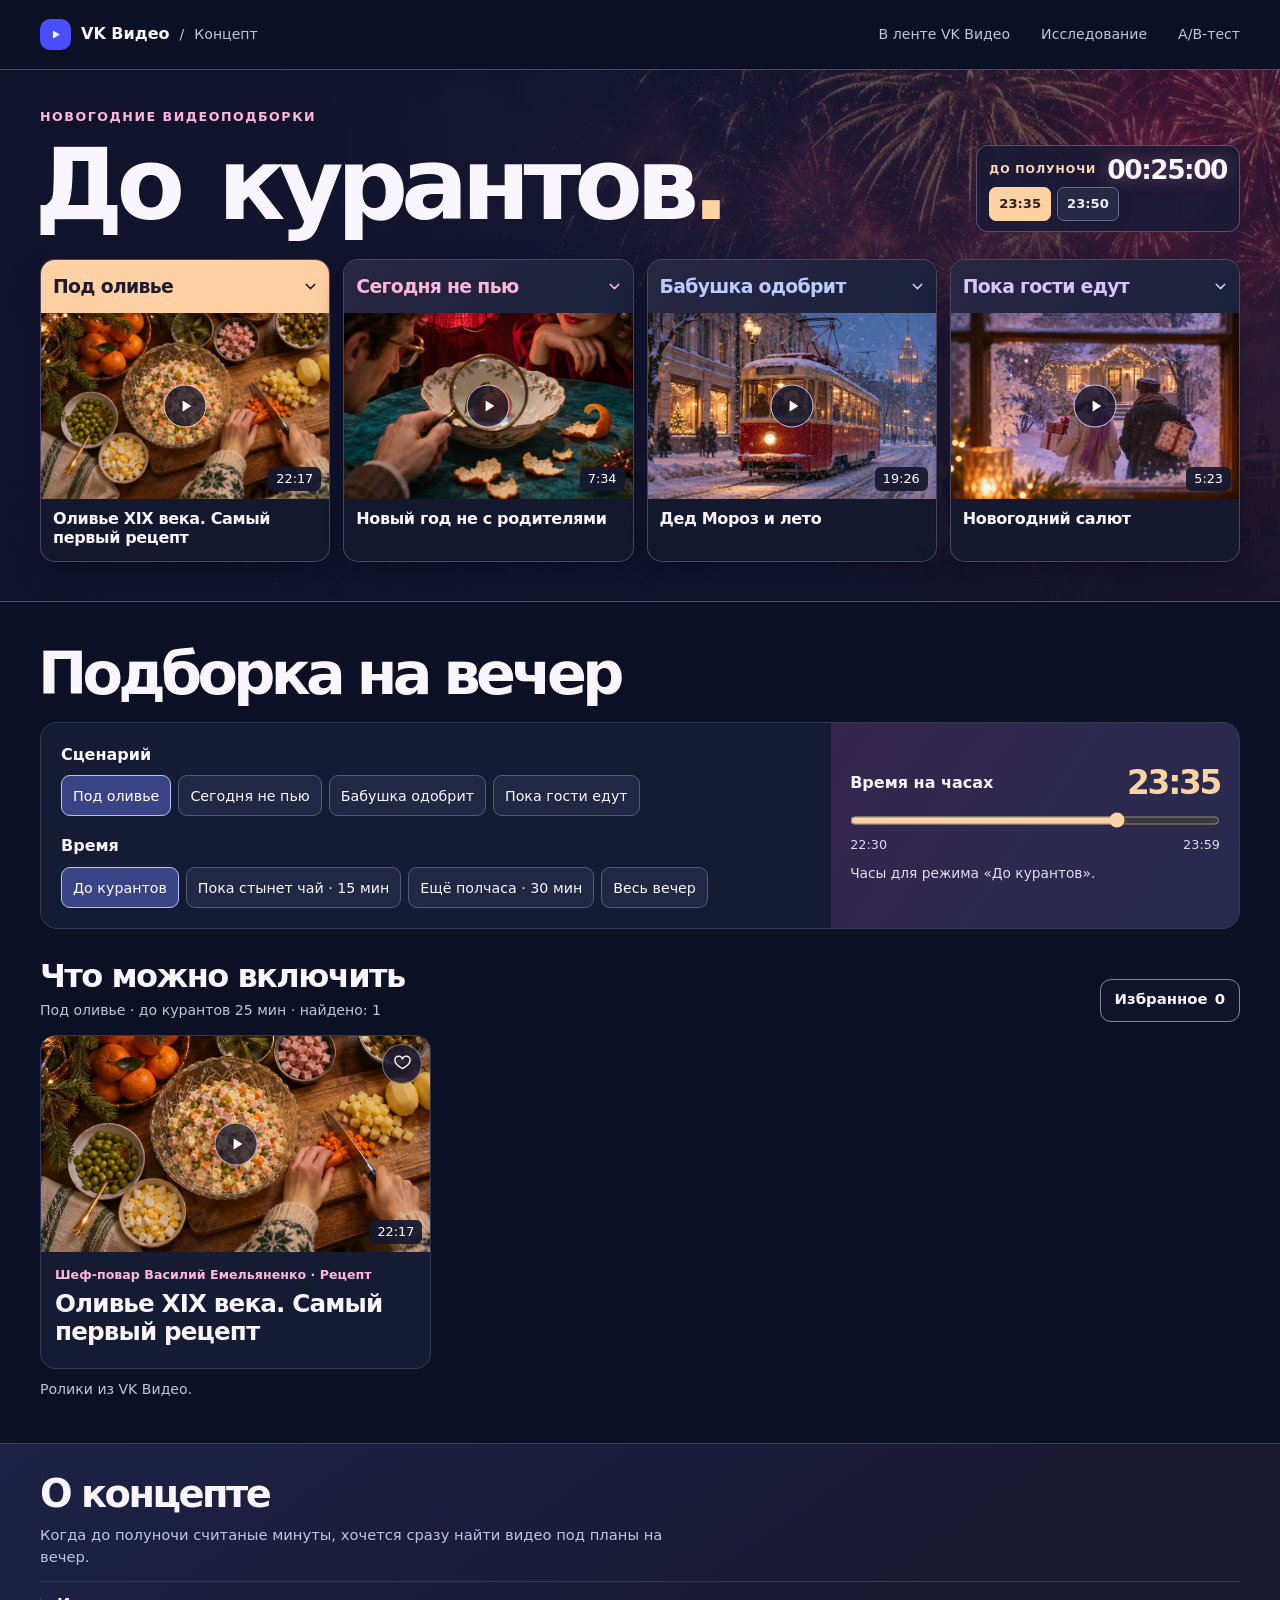
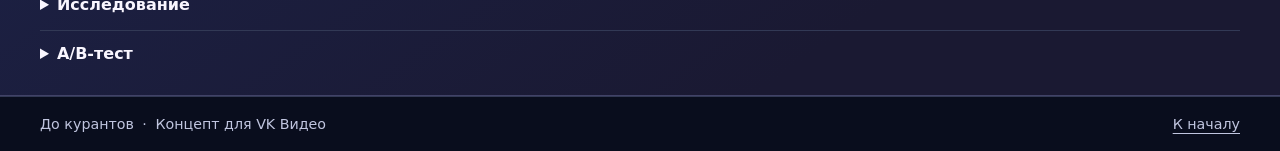
==== commit 3d1a4e0c: "Embed VK videos and add a standalone home feed concept" ====
--- a/index.html
+++ b/index.html
@@ -7,8 +7,8 @@
 <meta name="theme-color" content="#0c1024">
 <title>До курантов · Новогодний концепт для VK Видео</title>
 <link rel="icon" href="assets/icon.svg" type="image/svg+xml">
-<link rel="stylesheet" href="style.css?v=4">
-<script src="app.js?v=4" defer></script>
+<link rel="stylesheet" href="style.css?v=5">
+<script src="app.js?v=5" defer></script>
 </head>
 <body id="top">
 <a class="skip" href="#picker">Перейти к подбору</a>
@@ -18,7 +18,7 @@
     <span>VK Видео</span><span class="brand-slash">/</span><span class="brand-meta">Концепт</span>
   </a>
   <nav class="header-links" aria-label="Разделы сайта">
-    <a href="#picker">Прототип</a><a href="#research">Исследование</a><a href="#experiment">A/B-тест</a>
+    <a href="vk-home.html">В ленте VK Видео</a><a href="#research">Исследование</a><a href="#experiment">A/B-тест</a>
   </nav>
 </header>
 <main>
@@ -30,9 +30,9 @@
           <h1 id="hero-title">До курантов<span>.</span></h1>
         </div>
         <div class="clock-card">
-          <span>ДО ПОЛУНОЧИ</span><strong id="hero-clock">00:22:00</strong>
+          <span>ДО ПОЛУНОЧИ</span><strong id="hero-clock">00:25:00</strong>
           <div class="hero-presets" aria-label="Время для демонстрации">
-            <button type="button" data-demo-time="68" aria-pressed="true">23:38</button><button type="button" data-demo-time="89" aria-pressed="false">23:59</button>
+            <button type="button" data-demo-time="65" aria-pressed="true">23:35</button><button type="button" data-demo-time="80" aria-pressed="false">23:50</button>
           </div>
         </div>
       </div>
@@ -67,8 +67,8 @@
         </fieldset>
       </form>
       <div class="simulation">
-        <label for="demo-time"><span>Время на часах</span><output id="demo-time-label" for="demo-time">23:38</output></label>
-        <input id="demo-time" type="range" min="0" max="89" step="1" value="68" aria-describedby="demo-help">
+        <label for="demo-time"><span>Время на часах</span><output id="demo-time-label" for="demo-time">23:35</output></label>
+        <input id="demo-time" type="range" min="0" max="89" step="1" value="65" aria-describedby="demo-help">
         <div class="range-times" aria-hidden="true"><span>22:30</span><span>23:59</span></div>
         <p id="demo-help">Часы для режима «До курантов».</p>
       </div>
@@ -82,7 +82,7 @@
         </div>
       </header>
       <div class="result-grid" id="results"></div>
-      <p class="demo-note">Демокаталог с короткими превью.</p>
+      <p class="demo-note">Ролики из VK Видео.</p>
     </section>
   </section>
   <section class="case-notes" aria-labelledby="case-notes-title">
@@ -108,9 +108,9 @@
 </main>
 <footer class="footer"><div class="wrap"><p>До курантов <span>·</span> Концепт для VK Видео</p><a href="#top">К началу</a></div></footer>
 <dialog id="preview" class="preview" aria-labelledby="preview-title">
-  <div class="preview-head"><div><p class="kicker">ДЕМО-ПРЕВЬЮ</p><h2 id="preview-title"></h2></div><button type="button" class="preview-close" id="preview-close" aria-label="Закрыть превью"><span aria-hidden="true">×</span></button></div>
-  <video id="preview-video" controls playsinline preload="none" muted aria-label="Демонстрационный видеоролик"></video>
-  <p id="preview-description"></p>
+  <div class="preview-head"><div><p class="kicker">VK ВИДЕО</p><h2 id="preview-title"></h2></div><button type="button" class="preview-close" id="preview-close" aria-label="Закрыть плеер"><span aria-hidden="true">×</span></button></div>
+  <iframe id="preview-frame" title="Плеер VK Видео" allow="autoplay; encrypted-media; picture-in-picture; fullscreen" referrerpolicy="strict-origin-when-cross-origin" allowfullscreen></iframe>
+  <div class="preview-meta"><p id="preview-description"></p><a id="video-original" class="button line-button" target="_blank" rel="noopener noreferrer">Открыть в VK Видео</a></div>
 </dialog>
 <template id="scenario-card">
   <article class="scenario-card">
--- a/style.css
+++ b/style.css
@@ -141,8 +141,6 @@
 .preview-head{display:flex;justify-content:space-between;gap:11px;margin-bottom:11px}
 .preview-head h2{font-size:clamp(1.35rem,4vw,2.4rem);line-height:1.04;letter-spacing:-.05em}
 .preview-close{display:grid;place-items:center;width:41px;height:41px;border:1px solid #676e96;border-radius:8px;font-size:1.5rem;background:#232847;flex:none}
-.preview video{display:block;width:100%;max-height:min(61vh,370px);background:#101321;border-radius:8px}
-.preview > p{margin-top:8px;color:var(--muted);font-size:.9rem}
 
 @media(max-width:980px){
   .wrap{width:calc(100% - 46px)}
@@ -193,3 +191,8 @@
   *,*::before,*::after{scroll-behavior:auto!important;transition:none!important}
 }
 
+
+.preview iframe{display:block;width:100%;aspect-ratio:16/9;max-height:min(57vh,440px);border:0;border-radius:8px;background:#0b0e1b}
+.preview-meta{display:flex;align-items:center;justify-content:space-between;flex-wrap:wrap;gap:10px;padding-top:11px}
+.preview-meta p{color:var(--muted);font-size:.9rem}
+.scenario-video:disabled img{filter:brightness(.52)}
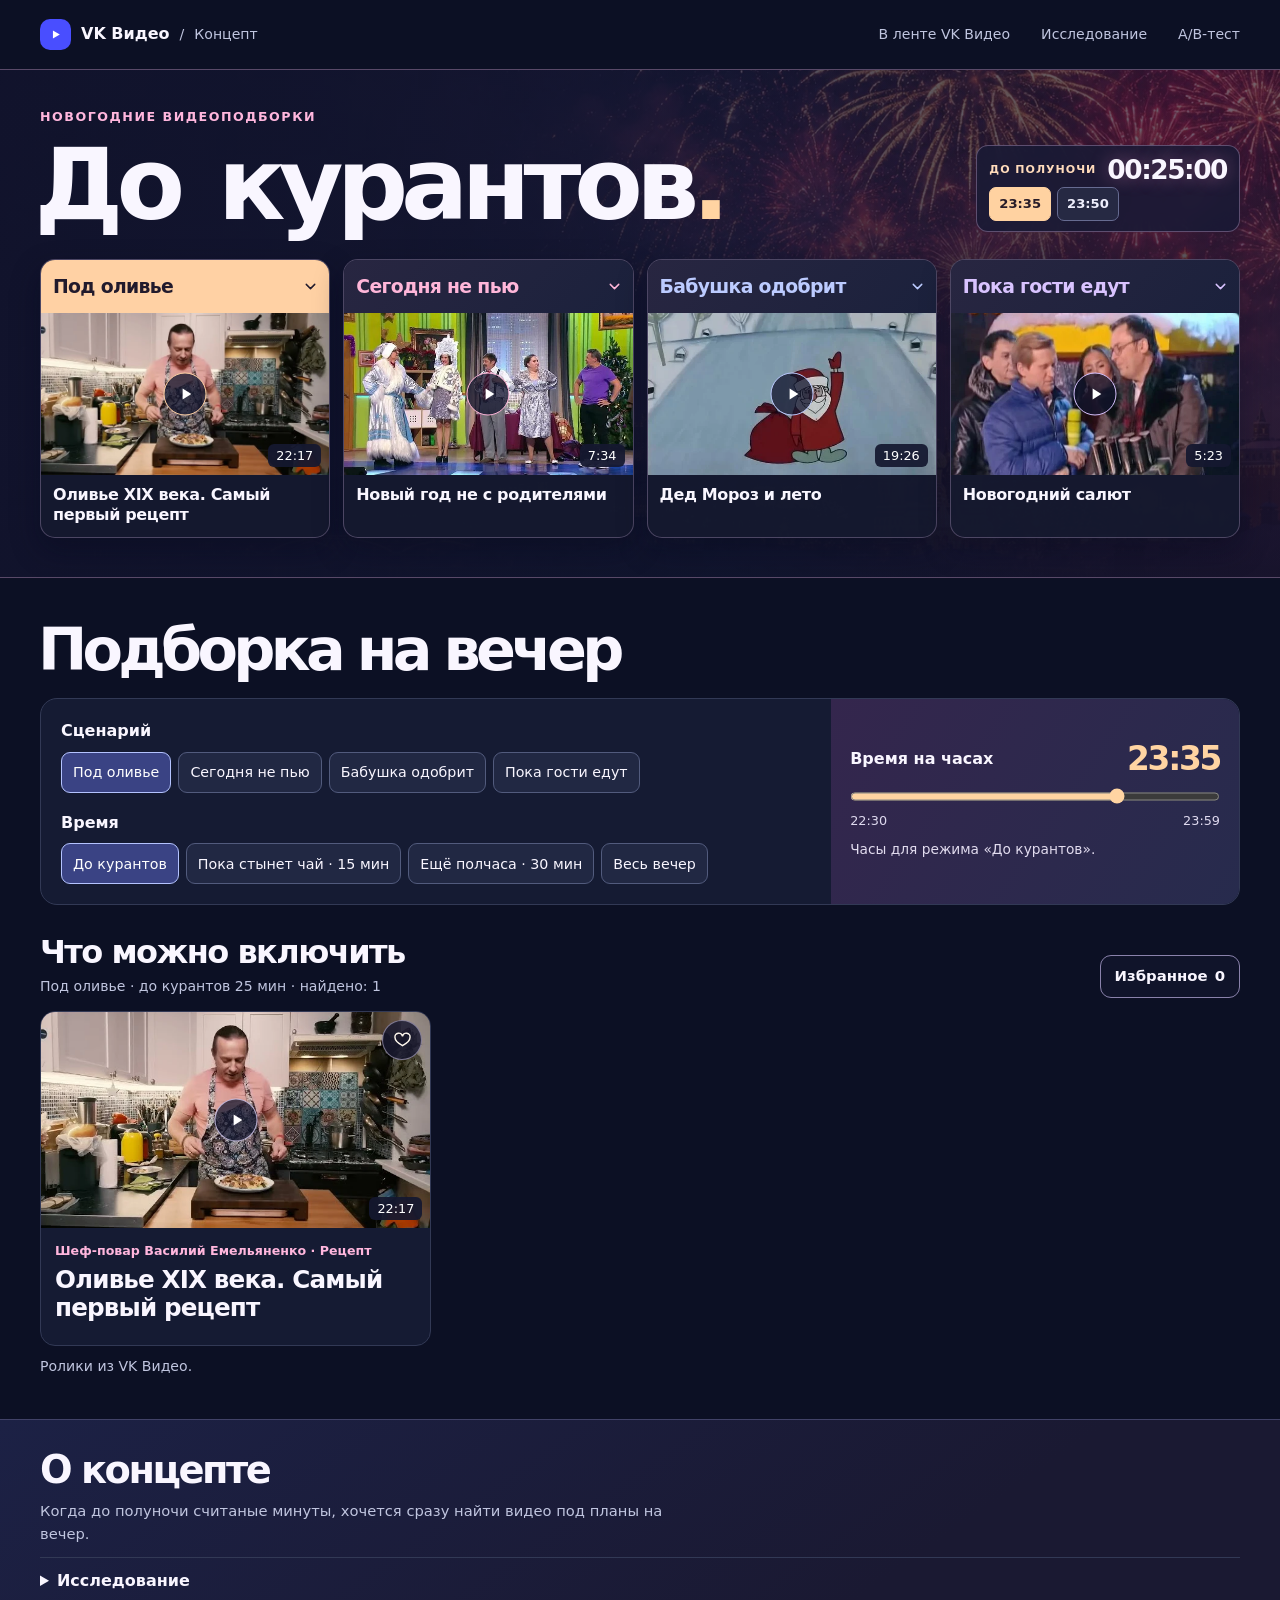
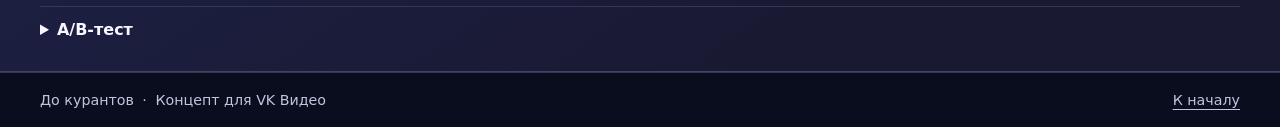
==== commit 8c88ddfb: "Use real video stills as the covers" ====
--- a/index.html
+++ b/index.html
@@ -7,8 +7,8 @@
 <meta name="theme-color" content="#0c1024">
 <title>До курантов · Новогодний концепт для VK Видео</title>
 <link rel="icon" href="assets/icon.svg" type="image/svg+xml">
-<link rel="stylesheet" href="style.css?v=5">
-<script src="app.js?v=5" defer></script>
+<link rel="stylesheet" href="style.css?v=6">
+<script src="app.js?v=6" defer></script>
 </head>
 <body id="top">
 <a class="skip" href="#picker">Перейти к подбору</a>
--- a/style.css
+++ b/style.css
@@ -69,7 +69,7 @@
 .scenario-select svg{width:17px;height:17px}
 .scenario-video{display:block;width:100%;text-align:left;padding:0;border:0;background:none}
 .scenario-cover{display:block;position:relative;background:#252942}
-.scenario-cover img{width:100%;aspect-ratio:1.55;transition:filter .2s,scale .2s}
+.scenario-cover img{width:100%;aspect-ratio:16/9;transition:filter .2s,scale .2s}
 .scenario-video:hover img{filter:brightness(.85)}
 .scenario-video .video-play{background:#12152cbf;border-color:var(--accent)}
 .scenario-video:hover .video-play{background:#252b4b}
@@ -164,7 +164,6 @@
   .scenario-card{border-radius:11px}
   .scenario-select{min-height:42px;padding:6px 7px 6px 8px;font-size:.94rem}
   .scenario-select svg{width:14px;height:14px}
-  .scenario-cover img{aspect-ratio:1.62}
   .scenario-video-title{padding:8px;font-size:.84rem}
   .scenario-video .video-play{width:36px;height:36px}
   .picker,.case-notes{padding-block:27px}
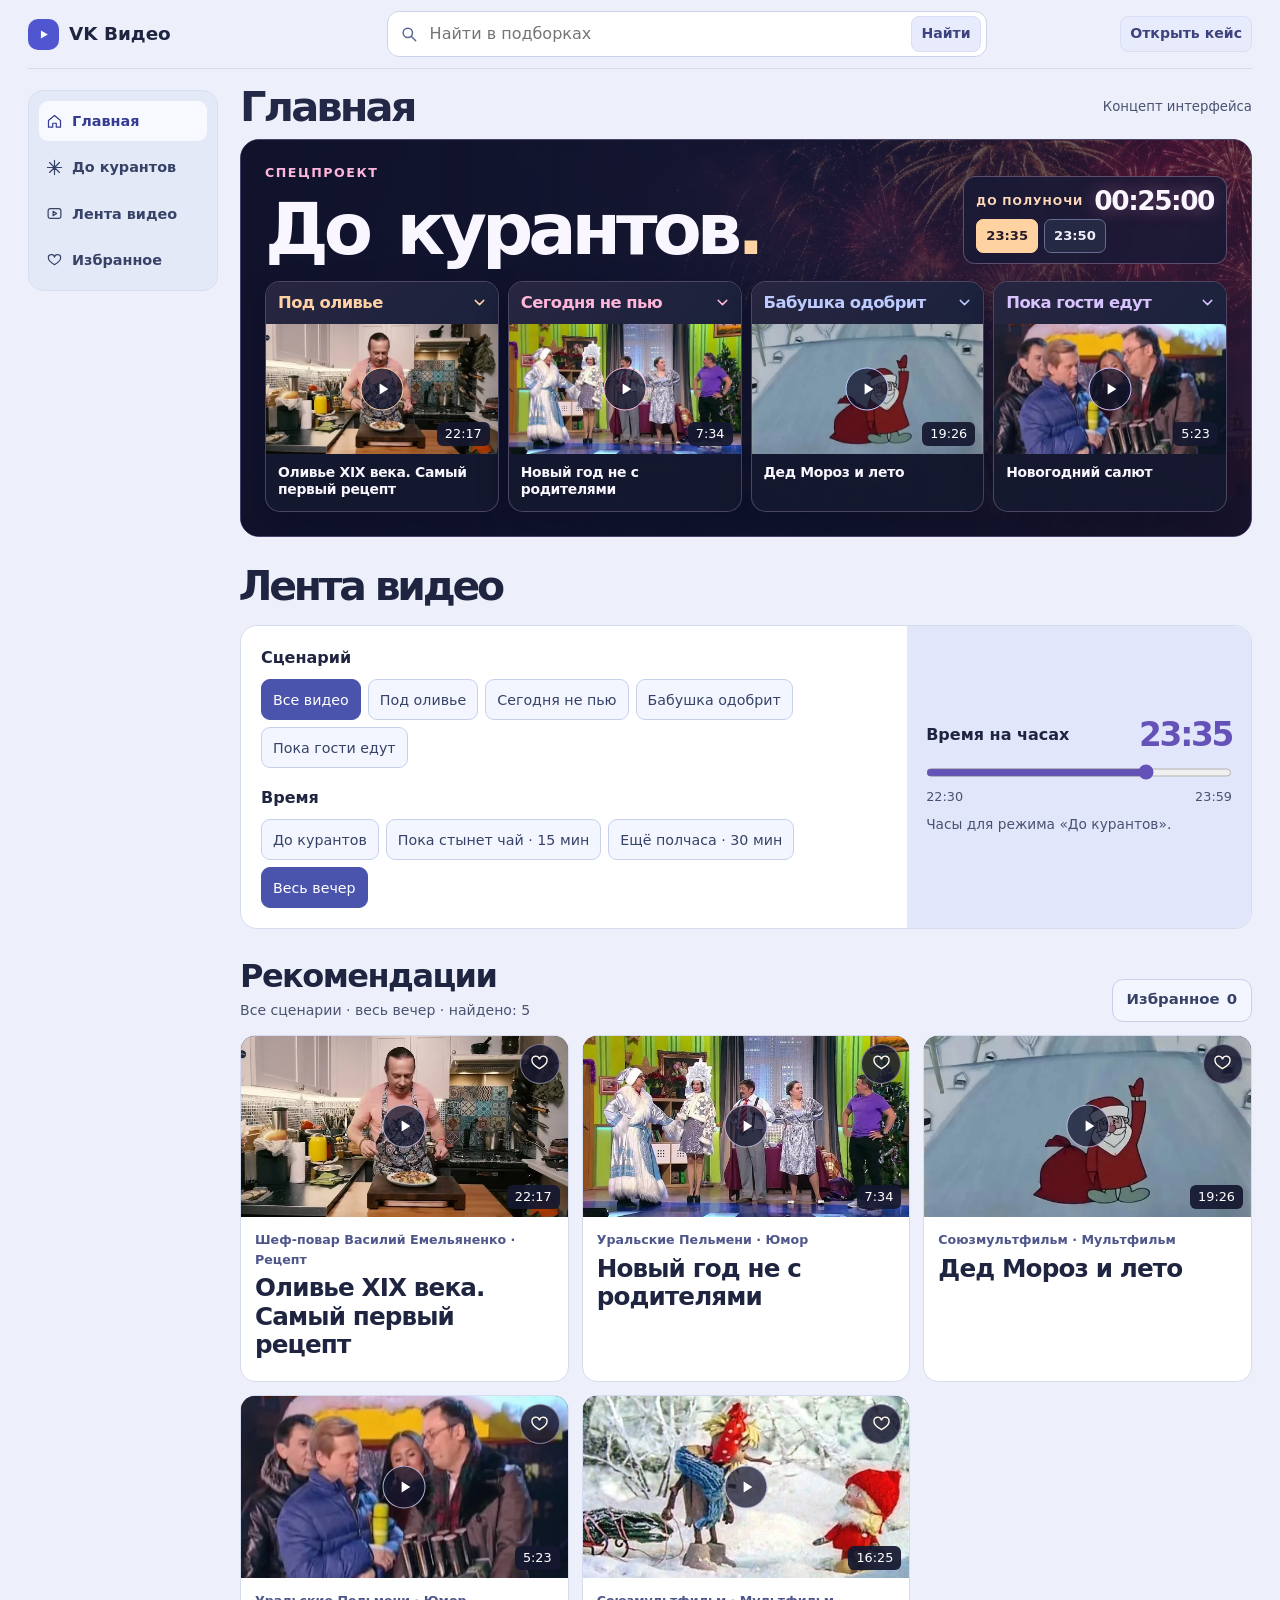
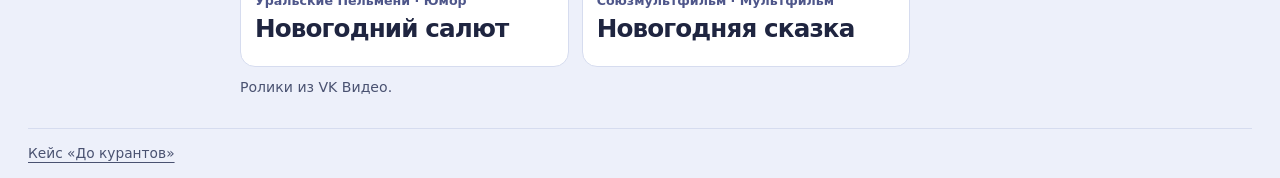
==== commit 00d42b8a: "Make the video feed concept the site homepage" ====
--- a/index.html
+++ b/index.html
@@ -3,31 +3,43 @@
 <head>
 <meta charset="utf-8">
 <meta name="viewport" content="width=device-width, initial-scale=1">
-<meta name="description" content="До курантов — новогодние видеоподборки для VK Видео. Выберите сценарий и то, что успеете посмотреть.">
-<meta name="theme-color" content="#0c1024">
-<title>До курантов · Новогодний концепт для VK Видео</title>
+<meta name="description" content="Концепт главной ленты для VK Видео с новогодними подборками «До курантов».">
+<meta name="theme-color" content="#edf0fa">
+<title>Главная лента · Концепт для VK Видео</title>
 <link rel="icon" href="assets/icon.svg" type="image/svg+xml">
 <link rel="stylesheet" href="style.css?v=6">
-<script src="app.js?v=6" defer></script>
+<link rel="stylesheet" href="home.css?v=1">
+<script src="app.js?v=7" defer></script>
 </head>
-<body id="top">
-<a class="skip" href="#picker">Перейти к подбору</a>
-<header class="header wrap">
-  <a href="#top" class="wordmark" aria-label="До курантов, начало страницы">
+<body class="video-home" id="top">
+<a class="skip" href="#holiday">Перейти к подборкам</a>
+<header class="home-header">
+  <a class="wordmark" href="#top" aria-label="VK Видео, главная">
     <span class="brand-icon" aria-hidden="true"><svg viewBox="0 0 22 22"><path d="M8 6.5v9l8-4.5z" fill="currentColor"/></svg></span>
-    <span>VK Видео</span><span class="brand-slash">/</span><span class="brand-meta">Концепт</span>
+    <span>VK Видео</span>
   </a>
-  <nav class="header-links" aria-label="Разделы сайта">
-    <a href="vk-home.html">В ленте VK Видео</a><a href="#research">Исследование</a><a href="#experiment">A/B-тест</a>
+  <form class="home-search" id="home-search" role="search">
+    <svg viewBox="0 0 24 24" aria-hidden="true"><circle cx="10.6" cy="10.6" r="5.6" fill="none" stroke="currentColor" stroke-width="1.8"/><path d="m15 15 5 5" stroke="currentColor" stroke-width="1.8" stroke-linecap="round"/></svg>
+    <input id="home-search-input" type="search" placeholder="Найти в подборках" aria-label="Поиск видео в подборках">
+    <button type="submit">Найти</button>
+  </form>
+  <a class="home-case" href="case.html">Открыть кейс</a>
+</header>
+<div class="home-shell">
+  <nav class="home-nav" aria-label="Навигация по ленте">
+    <a href="#top" aria-current="page"><svg viewBox="0 0 24 24" aria-hidden="true"><path d="M3.5 10.5 12 3.5l8.5 7V20h-6v-5.5h-5V20h-6z"/></svg>Главная</a>
+    <a href="#holiday"><svg viewBox="0 0 24 24" aria-hidden="true"><path d="M12 2v20M2 12h20M5 5l14 14M19 5 5 19"/></svg>До курантов</a>
+    <a href="#picker"><svg viewBox="0 0 24 24" aria-hidden="true"><rect x="3" y="5" width="18" height="14" rx="3"/><path d="m10 9 5 3-5 3z"/></svg>Лента видео</a>
+    <button id="home-favorites" type="button"><svg viewBox="0 0 24 24" aria-hidden="true"><path d="M20.6 8.6c0 4.5-8.6 9.3-8.6 9.3S3.4 13.1 3.4 8.6a4.2 4.2 0 0 1 8.6-1.3 4.2 4.2 0 0 1 8.6 1.3Z"/></svg>Избранное</button>
   </nav>
-</header>
-<main>
-  <section class="hero" aria-labelledby="hero-title">
+  <main class="home-content">
+    <div class="home-intro"><h1>Главная</h1><span>Концепт интерфейса</span></div>
+  <section class="hero" id="holiday" aria-labelledby="hero-title">
     <div class="wrap hero-layout">
       <div class="hero-top">
         <div class="hero-copy">
-          <p class="hero-kicker">НОВОГОДНИЕ ВИДЕОПОДБОРКИ</p>
-          <h1 id="hero-title">До курантов<span>.</span></h1>
+          <p class="hero-kicker">СПЕЦПРОЕКТ</p>
+          <h2 id="hero-title" class="home-holiday-title">До курантов<span>.</span></h2>
         </div>
         <div class="clock-card">
           <span>ДО ПОЛУНОЧИ</span><strong id="hero-clock">00:25:00</strong>
@@ -43,14 +55,15 @@
   </section>
   <section class="picker wrap" id="picker" aria-labelledby="picker-title">
     <header class="section-head">
-      <h2 id="picker-title">Подборка на вечер</h2>
+      <h2 id="picker-title">Лента видео</h2>
     </header>
     <div class="picker-panel">
       <form class="selection" id="filters">
         <fieldset>
           <legend>Сценарий</legend>
           <div class="options">
-            <label><input name="audience" type="radio" value="ambient" checked><span>Под оливье</span></label>
+            <label><input name="audience" type="radio" value="all" checked><span>Все видео</span></label>
+            <label><input name="audience" type="radio" value="ambient"><span>Под оливье</span></label>
             <label><input name="audience" type="radio" value="friends"><span>Сегодня не пью</span></label>
             <label><input name="audience" type="radio" value="family"><span>Бабушка одобрит</span></label>
             <label><input name="audience" type="radio" value="guests"><span>Пока гости едут</span></label>
@@ -59,10 +72,10 @@
         <fieldset>
           <legend>Время</legend>
           <div class="options">
-            <label><input name="length" type="radio" value="midnight" checked><span>До курантов</span></label>
+            <label><input name="length" type="radio" value="midnight"><span>До курантов</span></label>
             <label><input name="length" type="radio" value="15"><span>Пока стынет чай · 15 мин</span></label>
             <label><input name="length" type="radio" value="30"><span>Ещё полчаса · 30 мин</span></label>
-            <label><input name="length" type="radio" value="evening"><span>Весь вечер</span></label>
+            <label><input name="length" type="radio" value="evening" checked><span>Весь вечер</span></label>
           </div>
         </fieldset>
       </form>
@@ -85,28 +98,9 @@
       <p class="demo-note">Ролики из VK Видео.</p>
     </section>
   </section>
-  <section class="case-notes" aria-labelledby="case-notes-title">
-    <div class="wrap">
-      <h2 id="case-notes-title">О концепте</h2>
-      <p>Когда до полуночи считаные минуты, хочется сразу найти видео под планы на вечер.</p>
-      <details class="research-extra" id="research">
-        <summary>Исследование</summary>
-        <p>В отзывах зрители жалуются на однотипные рекомендации и нерелевантный поиск. Отсюда идея: дать зрителю выбрать сценарий и время.</p>
-        <ul class="source-links">
-          <li><a href="https://www.rustore.ru/catalog/app/com.vk.vkvideo/reviews" target="_blank" rel="noopener noreferrer">Отзывы в RuStore</a></li>
-          <li><a href="https://online47.ru/2026/05/21/bylo-neudobno-stalo-privychno-kak-vk-video-i-rutube-peretyanuli-milliony-rossiyan-s-youtube-236308" target="_blank" rel="noopener noreferrer">Интервью Online47</a></li>
-          <li><a href="https://vraki.net/otzyvy/mobilnye-prilozheniya/vk-video-kino-multiki-i-shou/dobryy-den-prilozhenie-kak-bylo-ne-prigodnym-takim-i-ostal.html" target="_blank" rel="noopener noreferrer">Отзыв о поиске</a></li>
-        </ul>
-      </details>
-      <details class="research-extra" id="experiment">
-        <summary>A/B-тест</summary>
-        <p>Один каталог, один баннер. Группа A видит обычную подборку, группа B выбирает сценарий и время.</p>
-        <p><strong>Главная метрика</strong> — доля зрителей, которые запустили ролик в течение минуты и посмотрели хотя бы 30 секунд. Дополнительно проверяем долю выходов без просмотра.</p>
-      </details>
-    </div>
-  </section>
-</main>
-<footer class="footer"><div class="wrap"><p>До курантов <span>·</span> Концепт для VK Видео</p><a href="#top">К началу</a></div></footer>
+  </main>
+</div>
+<footer class="home-footer"><a href="case.html">Кейс «До курантов»</a></footer>
 <dialog id="preview" class="preview" aria-labelledby="preview-title">
   <div class="preview-head"><div><p class="kicker">VK ВИДЕО</p><h2 id="preview-title"></h2></div><button type="button" class="preview-close" id="preview-close" aria-label="Закрыть плеер"><span aria-hidden="true">×</span></button></div>
   <iframe id="preview-frame" title="Плеер VK Видео" allow="autoplay; encrypted-media; picture-in-picture; fullscreen" referrerpolicy="strict-origin-when-cross-origin" allowfullscreen></iframe>
--- a/home.css
+++ b/home.css
@@ -0,0 +1,54 @@
+.video-home{--bg:#edf0fa;--panel:#fff;--panel-deep:#e6eafa;--ink:#1f2540;--muted:#4a5271;--line:#d6dcef;--blue:#3c4bbc;--pink:#713d80;--gold:#6452b9;color-scheme:light}
+.video-home .wrap{width:auto;margin-inline:0}
+.video-home button:focus-visible,.video-home a:focus-visible,.video-home input:focus-visible{outline-color:#7964eb}
+.home-header{width:min(100% - 56px,1480px);margin-inline:auto;display:grid;grid-template-columns:225px minmax(190px,600px) auto;align-items:center;justify-content:space-between;gap:17px;min-height:69px;border-bottom:1px solid var(--line)}
+.home-header .wordmark{font-size:1.15rem}
+.home-header .brand-icon{background:#4f56cf}
+.home-search{display:flex;align-items:center;gap:9px;border:1px solid #cbd3ec;background:#fff;border-radius:12px;padding:4px 5px 4px 11px;min-width:0}
+.home-search svg{width:20px;height:20px;color:#596791}
+.home-search input{border:0;background:none;color:var(--ink);min-width:0;flex:1;padding-block:5px}
+.home-search input:focus-visible{outline-offset:0}
+.home-search button,.home-case{display:inline-flex;align-items:center;justify-content:center;min-height:36px;background:#e8ebfb;color:#3e437e;border:1px solid #d9def7;border-radius:8px;padding:4px 9px;text-decoration:none;font-size:.88rem;font-weight:750;white-space:nowrap}
+.home-search button:hover,.home-case:hover{background:#d9defb}
+.home-shell{width:min(100% - 56px,1480px);margin-inline:auto;display:grid;grid-template-columns:190px minmax(0,1fr);gap:22px}
+.home-nav{position:sticky;top:10px;align-self:start;display:grid;gap:6px;margin-top:21px;padding:10px;background:#e4e9f8;border:1px solid #d6def4;border-radius:15px}
+.home-nav a,.home-nav button{border:0;border-radius:9px;display:flex;align-items:center;gap:9px;padding:9px 7px;background:none;color:#364367;font-size:.9rem;font-weight:680;text-decoration:none;text-align:left}
+.home-nav svg{width:17px;height:17px;stroke:currentColor;stroke-width:1.7;fill:none;stroke-linecap:round;stroke-linejoin:round}
+.home-nav a[aria-current],.home-nav a:hover,.home-nav button:hover{background:#f8f9ff;color:#343b91}
+.home-content{min-width:0}
+.home-intro{display:flex;justify-content:space-between;align-items:center;gap:10px;margin-block:19px 12px}
+.home-intro h1{color:#222845;font-size:clamp(1.8rem,3.25vw,3.3rem);margin:0;letter-spacing:-.07em}
+.home-intro span{font-size:.83rem;color:var(--muted)}
+.video-home .hero{border:1px solid #49436a;border-radius:19px;color:#f9f6ff;--ink:#f9f6ff;--pink:#ffb6dd;--gold:#ffd4a2}
+.video-home .hero-layout{padding:24px}
+.video-home .hero-top{margin-bottom:17px}
+.home-holiday-title{font-size:clamp(2rem,5.6vw,5.4rem);line-height:.96;font-weight:820;letter-spacing:-.07em;word-spacing:.12em}
+.home-holiday-title span{color:#ffd4a2}
+.video-home .scenario-grid{gap:9px}
+.video-home .scenario-select{min-height:42px;font-size:clamp(.84rem,1.28vw,1.1rem)}
+.video-home .scenario-video-title{font-size:.87rem}
+.video-home .picker{padding-block:29px}
+.video-home .section-head h2{font-size:clamp(1.6rem,3.2vw,2.8rem)}
+.video-home .options span,.video-home .line-button{color:#364367;background:#f4f6ff;border-color:#c7d0eb}
+.video-home .line-button:hover,.video-home .line-button[aria-pressed="true"],.video-home .options input:checked + span{color:#fff;background:#4b54ad;border-color:#4b54ad}
+.video-home .simulation{background:#e1e6fa}
+.video-home .simulation p,.video-home .range-times{color:#4a5271}
+.video-home .video-genre{color:#4e568a}
+.video-home .duration,.video-home .video-play{color:#fff}
+.video-home .preview-close{color:#fff}
+.home-footer{width:min(100% - 56px,1480px);margin-inline:auto;border-top:1px solid var(--line);padding:14px 0;font-size:.86rem;color:var(--muted)}
+@media(max-width:950px){.home-shell{grid-template-columns:150px minmax(0,1fr);gap:12px}.home-header{grid-template-columns:155px minmax(170px,1fr) auto}}
+@media(max-width:780px){.video-home .scenario-grid{grid-template-columns:repeat(2,minmax(0,1fr))}}
+@media(max-width:740px){
+  .home-header,.home-shell,.home-footer{width:calc(100% - 24px)}
+  .home-header{grid-template-columns:1fr auto;min-height:0;padding-block:9px;gap:8px}
+  .home-search{grid-column:1/-1;grid-row:2}
+  .home-shell{display:block}
+  .home-nav{position:static;display:flex;justify-content:space-between;gap:4px;margin-top:9px;padding:4px}
+  .home-nav a,.home-nav button{font-size:.73rem;gap:3px;padding:7px 4px}
+  .home-nav svg{width:13px;height:13px}
+  .home-intro{margin-top:13px}
+  .video-home .hero-layout{padding:12px}
+  .video-home .scenario-select{font-size:.83rem}
+  .video-home .scenario-video-title{font-size:.81rem}
+}
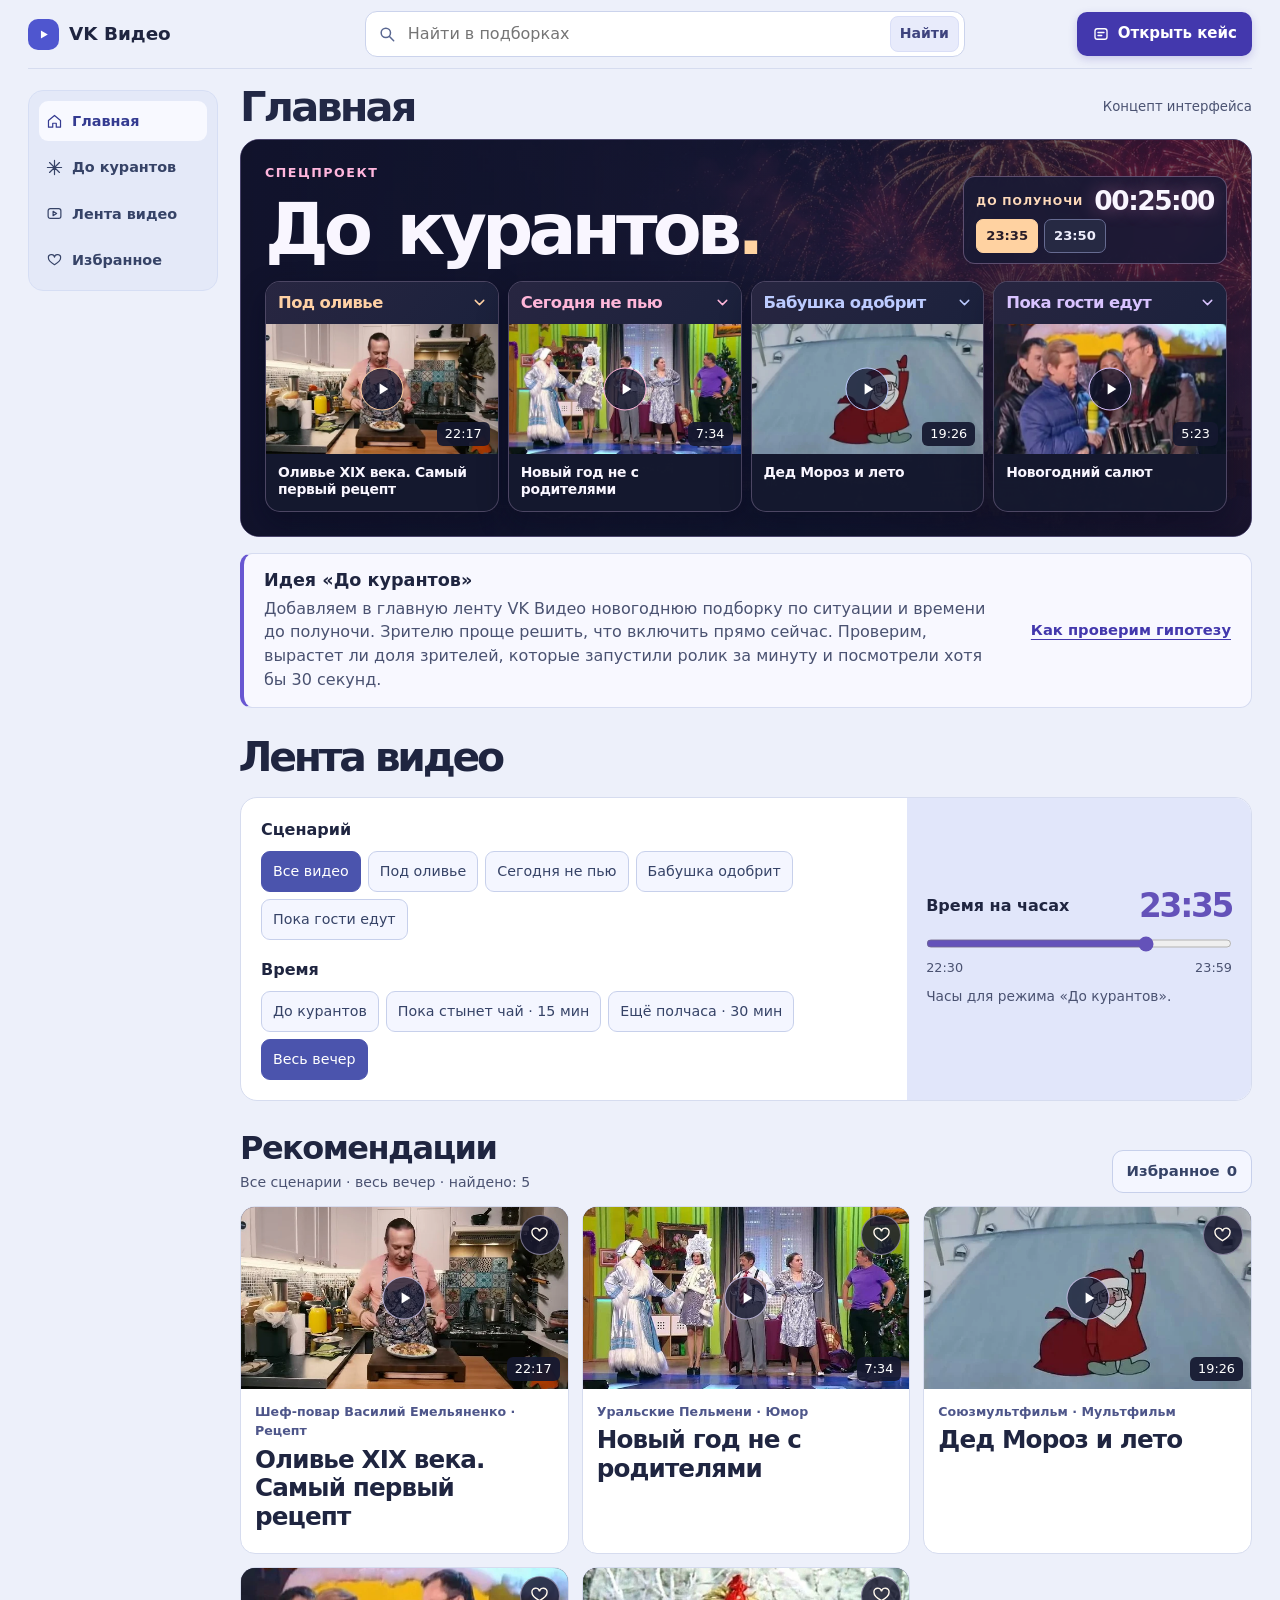
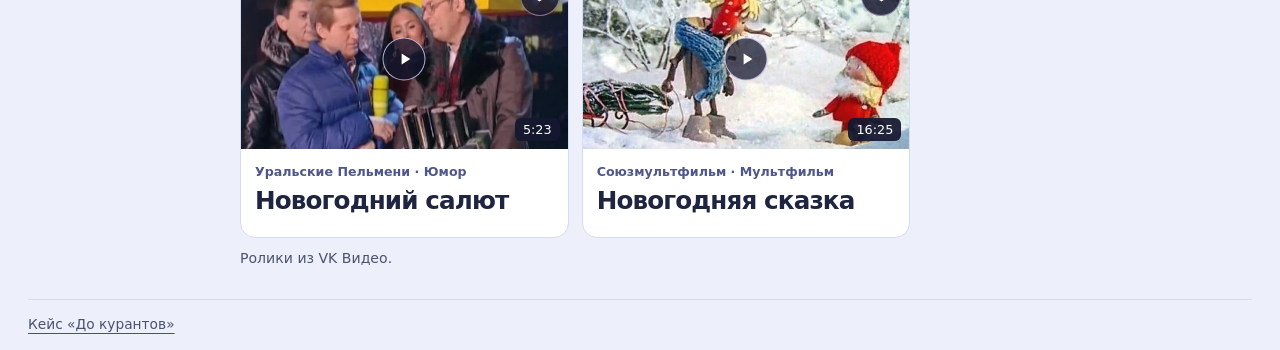
==== commit ab628bb2: "Make the product case prominent and document research and experiment" ====
--- a/index.html
+++ b/index.html
@@ -8,7 +8,7 @@
 <title>Главная лента · Концепт для VK Видео</title>
 <link rel="icon" href="assets/icon.svg" type="image/svg+xml">
 <link rel="stylesheet" href="style.css?v=6">
-<link rel="stylesheet" href="home.css?v=1">
+<link rel="stylesheet" href="home.css?v=2">
 <script src="app.js?v=7" defer></script>
 </head>
 <body class="video-home" id="top">
@@ -23,7 +23,10 @@
     <input id="home-search-input" type="search" placeholder="Найти в подборках" aria-label="Поиск видео в подборках">
     <button type="submit">Найти</button>
   </form>
-  <a class="home-case" href="case.html">Открыть кейс</a>
+  <a class="home-case" href="case.html">
+    <svg viewBox="0 0 24 24" aria-hidden="true"><rect x="4" y="5" width="16" height="14" rx="3"/><path d="M8 10h8M8 14h5"/></svg>
+    Открыть кейс
+  </a>
 </header>
 <div class="home-shell">
   <nav class="home-nav" aria-label="Навигация по ленте">
@@ -52,6 +55,13 @@
       <p class="sr-only" id="hero-status" role="status"></p>
       <noscript><p>Для подбора видео требуется JavaScript.</p></noscript>
     </div>
+  </section>
+  <section class="home-summary" aria-labelledby="home-summary-title">
+    <div>
+      <h2 id="home-summary-title">Идея «До курантов»</h2>
+      <p>Добавляем в главную ленту VK Видео новогоднюю подборку по ситуации и времени до полуночи. Зрителю проще решить, что включить прямо сейчас. Проверим, вырастет ли доля зрителей, которые запустили ролик за минуту и посмотрели хотя бы 30 секунд.</p>
+    </div>
+    <a href="case.html#experiment">Как проверим гипотезу</a>
   </section>
   <section class="picker wrap" id="picker" aria-labelledby="picker-title">
     <header class="section-head">
--- a/home.css
+++ b/home.css
@@ -8,8 +8,16 @@
 .home-search svg{width:20px;height:20px;color:#596791}
 .home-search input{border:0;background:none;color:var(--ink);min-width:0;flex:1;padding-block:5px}
 .home-search input:focus-visible{outline-offset:0}
-.home-search button,.home-case{display:inline-flex;align-items:center;justify-content:center;min-height:36px;background:#e8ebfb;color:#3e437e;border:1px solid #d9def7;border-radius:8px;padding:4px 9px;text-decoration:none;font-size:.88rem;font-weight:750;white-space:nowrap}
-.home-search button:hover,.home-case:hover{background:#d9defb}
+.home-search button{display:inline-flex;align-items:center;justify-content:center;min-height:36px;background:#e8ebfb;color:#3e437e;border:1px solid #d9def7;border-radius:8px;padding:4px 9px;text-decoration:none;font-size:.88rem;font-weight:750;white-space:nowrap}
+.home-search button:hover{background:#d9defb}
+.home-case{display:inline-flex;align-items:center;justify-content:center;gap:8px;min-height:44px;padding:8px 15px;color:#fff;background:#4338ad;border-radius:10px;box-shadow:0 3px 9px #4338ad38;text-decoration:none;font-size:.94rem;font-weight:750;white-space:nowrap}
+.home-case:hover{background:#342984}
+.home-case svg{width:18px;height:18px;fill:none;stroke:currentColor;stroke-width:1.8;stroke-linecap:round}
+.home-summary{display:grid;grid-template-columns:minmax(0,1fr) auto;align-items:center;gap:14px 30px;margin-top:16px;background:#f8f8ff;border:1px solid #d6dcf1;border-inline-start:4px solid #6857d2;border-radius:12px;padding:16px 20px}
+.home-summary h2{font-size:1.1rem;line-height:1.25;margin-bottom:5px}
+.home-summary p{max-width:71ch;color:var(--muted);line-height:1.48}
+.home-summary a{color:#4338ad;font-size:.92rem;font-weight:740}
+.home-summary a:hover{color:#242077}
 .home-shell{width:min(100% - 56px,1480px);margin-inline:auto;display:grid;grid-template-columns:190px minmax(0,1fr);gap:22px}
 .home-nav{position:sticky;top:10px;align-self:start;display:grid;gap:6px;margin-top:21px;padding:10px;background:#e4e9f8;border:1px solid #d6def4;border-radius:15px}
 .home-nav a,.home-nav button{border:0;border-radius:9px;display:flex;align-items:center;gap:9px;padding:9px 7px;background:none;color:#364367;font-size:.9rem;font-weight:680;text-decoration:none;text-align:left}
@@ -52,3 +60,7 @@
   .video-home .scenario-select{font-size:.83rem}
   .video-home .scenario-video-title{font-size:.81rem}
 }
+
+@media(max-width:610px){
+  .home-summary{grid-template-columns:1fr;gap:8px;padding:14px}
+}
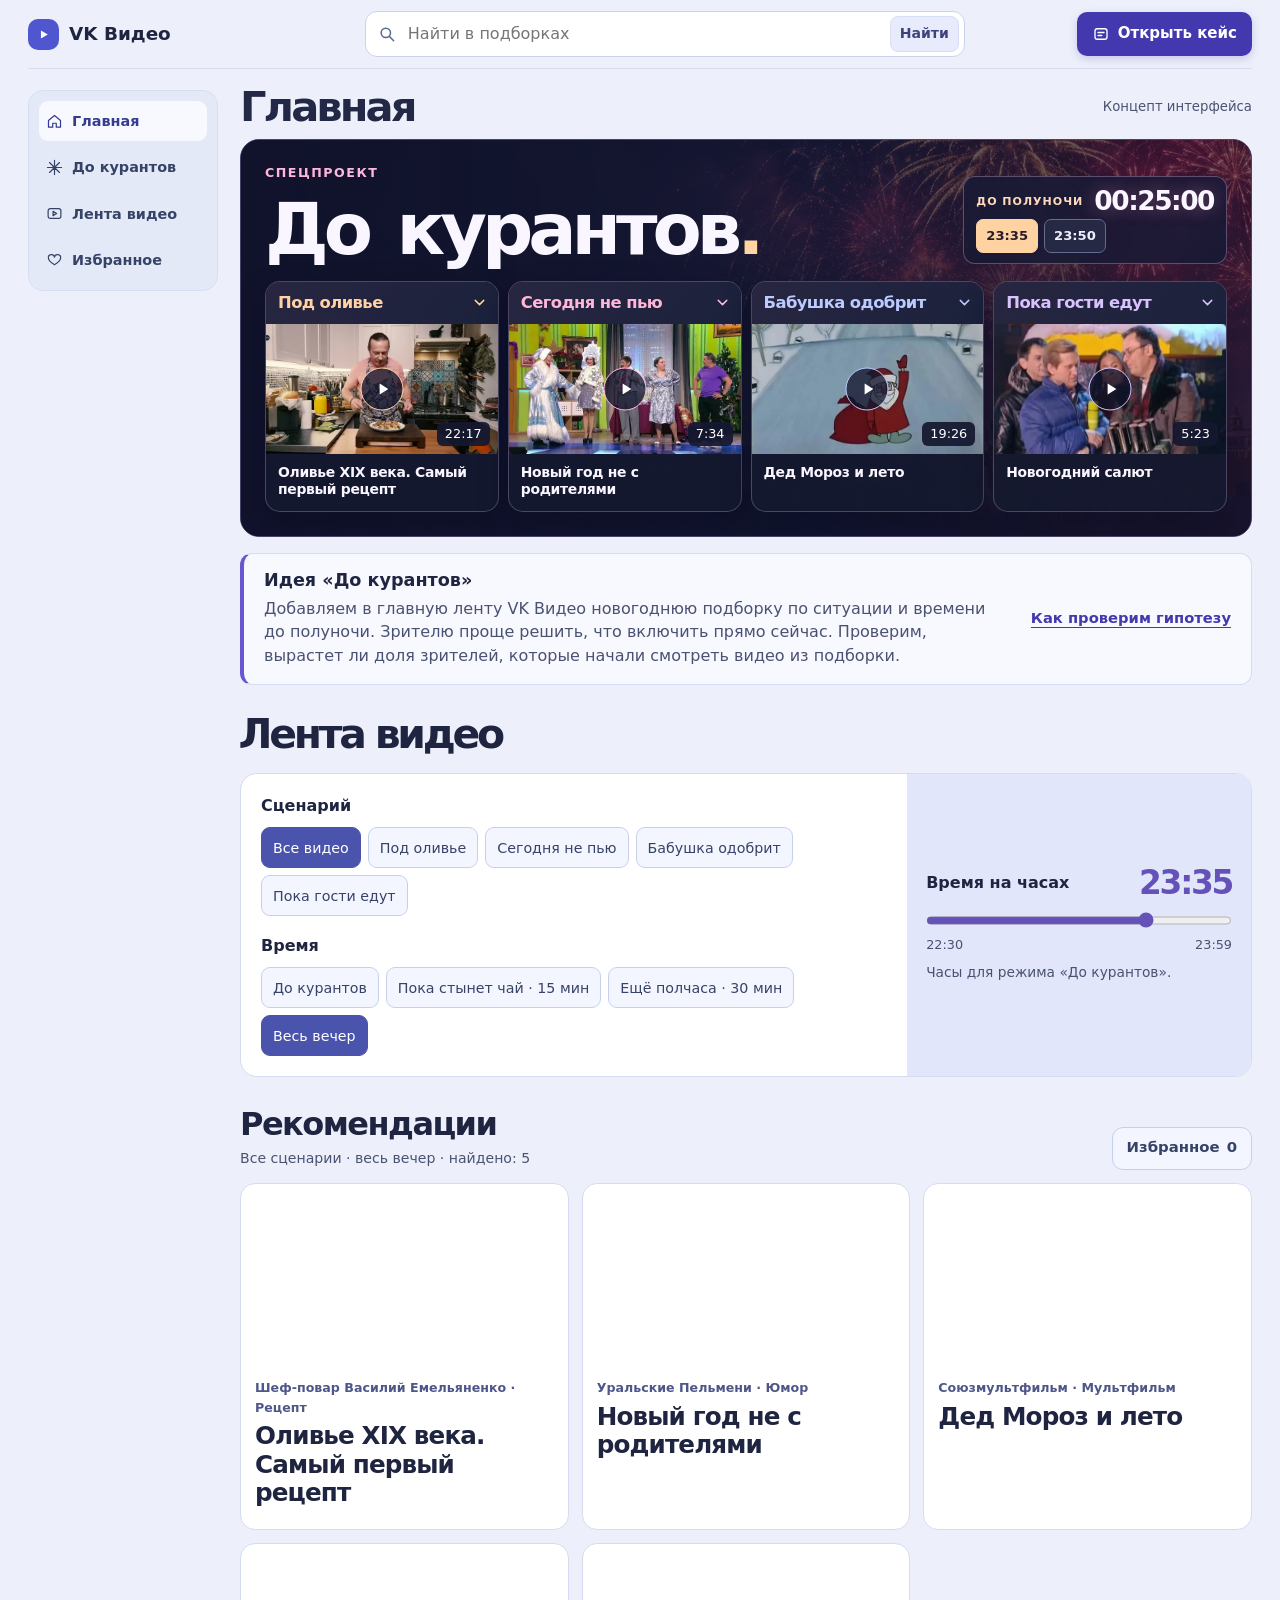
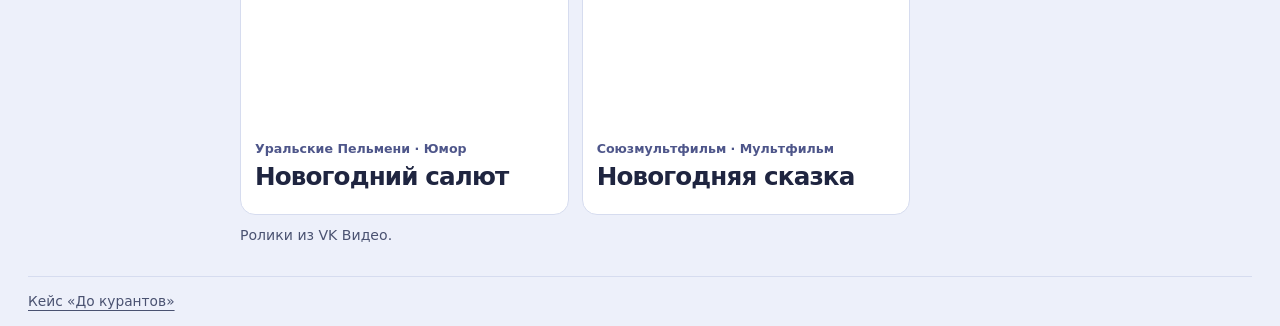
==== commit 91dd2d73: "Clarify the experiment metric and add an expandable explanation" ====
--- a/index.html
+++ b/index.html
@@ -59,7 +59,7 @@
   <section class="home-summary" aria-labelledby="home-summary-title">
     <div>
       <h2 id="home-summary-title">Идея «До курантов»</h2>
-      <p>Добавляем в главную ленту VK Видео новогоднюю подборку по ситуации и времени до полуночи. Зрителю проще решить, что включить прямо сейчас. Проверим, вырастет ли доля зрителей, которые запустили ролик за минуту и посмотрели хотя бы 30 секунд.</p>
+      <p>Добавляем в главную ленту VK Видео новогоднюю подборку по ситуации и времени до полуночи. Зрителю проще решить, что включить прямо сейчас. Проверим, вырастет ли доля зрителей, которые начали смотреть видео из подборки.</p>
     </div>
     <a href="case.html#experiment">Как проверим гипотезу</a>
   </section>
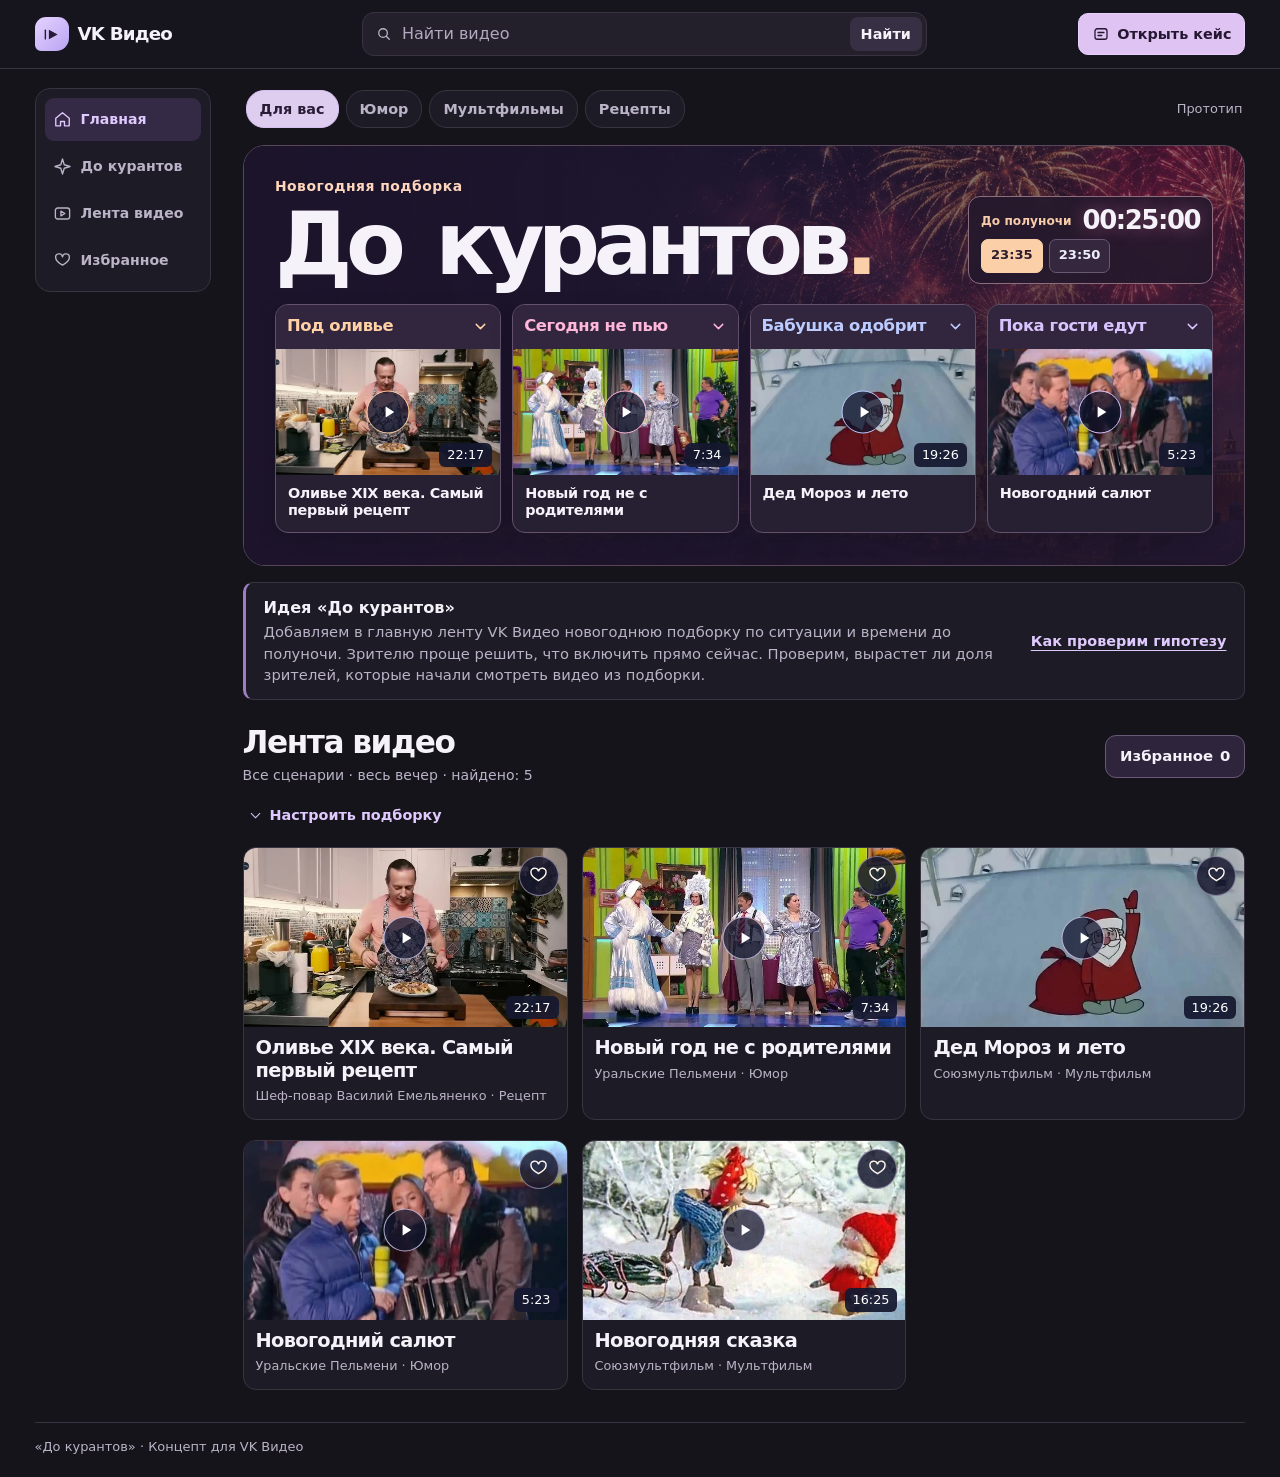
==== commit 12abe2c4: "Present the holiday concept in a responsive dark video feed" ====
--- a/index.html
+++ b/index.html
@@ -4,48 +4,62 @@
 <meta charset="utf-8">
 <meta name="viewport" content="width=device-width, initial-scale=1">
 <meta name="description" content="Концепт главной ленты для VK Видео с новогодними подборками «До курантов».">
-<meta name="theme-color" content="#edf0fa">
+<meta name="theme-color" content="#15141b">
 <title>Главная лента · Концепт для VK Видео</title>
 <link rel="icon" href="assets/icon.svg" type="image/svg+xml">
 <link rel="stylesheet" href="style.css?v=6">
-<link rel="stylesheet" href="home.css?v=2">
-<script src="app.js?v=7" defer></script>
+<link rel="stylesheet" href="home.css?v=3">
+<script src="app.js?v=8" defer></script>
 </head>
 <body class="video-home" id="top">
 <a class="skip" href="#holiday">Перейти к подборкам</a>
-<header class="home-header">
-  <a class="wordmark" href="#top" aria-label="VK Видео, главная">
-    <span class="brand-icon" aria-hidden="true"><svg viewBox="0 0 22 22"><path d="M8 6.5v9l8-4.5z" fill="currentColor"/></svg></span>
-    <span>VK Видео</span>
-  </a>
-  <form class="home-search" id="home-search" role="search">
-    <svg viewBox="0 0 24 24" aria-hidden="true"><circle cx="10.6" cy="10.6" r="5.6" fill="none" stroke="currentColor" stroke-width="1.8"/><path d="m15 15 5 5" stroke="currentColor" stroke-width="1.8" stroke-linecap="round"/></svg>
-    <input id="home-search-input" type="search" placeholder="Найти в подборках" aria-label="Поиск видео в подборках">
-    <button type="submit">Найти</button>
-  </form>
-  <a class="home-case" href="case.html">
-    <svg viewBox="0 0 24 24" aria-hidden="true"><rect x="4" y="5" width="16" height="14" rx="3"/><path d="M8 10h8M8 14h5"/></svg>
-    Открыть кейс
-  </a>
-</header>
+<div class="home-topbar">
+  <header class="home-header">
+    <a class="wordmark" href="#top" aria-label="VK Видео, главная прототипа">
+      <span class="brand-icon" aria-hidden="true"><svg viewBox="0 0 24 24"><path d="M9 6.5L19 12 9 17.5V6.5Z" fill="currentColor"/><path d="M5 7v10" stroke="currentColor" stroke-width="1.6" stroke-linecap="round"/></svg></span>
+      <span>VK Видео</span>
+    </a>
+    <button type="button" class="home-search-toggle" id="home-search-toggle" aria-controls="home-search" aria-expanded="false" aria-label="Открыть поиск">
+      <svg viewBox="0 0 24 24" aria-hidden="true"><circle cx="10.75" cy="10.75" r="5.75"/><path d="m15 15 4 4"/></svg>
+    </button>
+    <form class="home-search" id="home-search" role="search">
+      <svg viewBox="0 0 24 24" aria-hidden="true"><circle cx="10.75" cy="10.75" r="5.75"/><path d="m15 15 4 4"/></svg>
+      <input id="home-search-input" type="search" placeholder="Найти видео" aria-label="Поиск видео в подборках">
+      <button type="submit">Найти</button>
+    </form>
+    <a class="home-case" href="case.html">
+      <svg viewBox="0 0 24 24" aria-hidden="true"><rect x="4" y="5" width="16" height="14" rx="3"/><path d="M8 10h8M8 14h5"/></svg>
+      Открыть кейс
+    </a>
+  </header>
+</div>
 <div class="home-shell">
   <nav class="home-nav" aria-label="Навигация по ленте">
     <a href="#top" aria-current="page"><svg viewBox="0 0 24 24" aria-hidden="true"><path d="M3.5 10.5 12 3.5l8.5 7V20h-6v-5.5h-5V20h-6z"/></svg>Главная</a>
-    <a href="#holiday"><svg viewBox="0 0 24 24" aria-hidden="true"><path d="M12 2v20M2 12h20M5 5l14 14M19 5 5 19"/></svg>До курантов</a>
+    <a href="#holiday"><svg viewBox="0 0 24 24" aria-hidden="true"><path d="M12 2.5 14.2 9.8 21.5 12 14.2 14.2 12 21.5 9.8 14.2 2.5 12 9.8 9.8Z"/></svg>До курантов</a>
     <a href="#picker"><svg viewBox="0 0 24 24" aria-hidden="true"><rect x="3" y="5" width="18" height="14" rx="3"/><path d="m10 9 5 3-5 3z"/></svg>Лента видео</a>
     <button id="home-favorites" type="button"><svg viewBox="0 0 24 24" aria-hidden="true"><path d="M20.6 8.6c0 4.5-8.6 9.3-8.6 9.3S3.4 13.1 3.4 8.6a4.2 4.2 0 0 1 8.6-1.3 4.2 4.2 0 0 1 8.6 1.3Z"/></svg>Избранное</button>
   </nav>
   <main class="home-content">
-    <div class="home-intro"><h1>Главная</h1><span>Концепт интерфейса</span></div>
+    <h1 class="sr-only">Главная лента VK Видео</h1>
+    <div class="home-topics">
+      <div class="home-genres" role="group" aria-label="Разделы ленты">
+        <button type="button" data-feed-genre="" aria-pressed="true">Для вас</button>
+        <button type="button" data-feed-genre="Юмор" aria-pressed="false">Юмор</button>
+        <button type="button" data-feed-genre="Мультфильм" aria-pressed="false">Мультфильмы</button>
+        <button type="button" data-feed-genre="Рецепт" aria-pressed="false">Рецепты</button>
+      </div>
+      <span class="home-prototype">Прототип</span>
+    </div>
   <section class="hero" id="holiday" aria-labelledby="hero-title">
     <div class="wrap hero-layout">
       <div class="hero-top">
         <div class="hero-copy">
-          <p class="hero-kicker">СПЕЦПРОЕКТ</p>
+          <p class="hero-kicker">Новогодняя подборка</p>
           <h2 id="hero-title" class="home-holiday-title">До курантов<span>.</span></h2>
         </div>
         <div class="clock-card">
-          <span>ДО ПОЛУНОЧИ</span><strong id="hero-clock">00:25:00</strong>
+          <span>До полуночи</span><strong id="hero-clock">00:25:00</strong>
           <div class="hero-presets" aria-label="Время для демонстрации">
             <button type="button" data-demo-time="65" aria-pressed="true">23:35</button><button type="button" data-demo-time="80" aria-pressed="false">23:50</button>
           </div>
@@ -63,54 +77,51 @@
     </div>
     <a href="case.html#experiment">Как проверим гипотезу</a>
   </section>
-  <section class="picker wrap" id="picker" aria-labelledby="picker-title">
-    <header class="section-head">
-      <h2 id="picker-title">Лента видео</h2>
+  <section class="picker wrap" id="picker" aria-labelledby="result-title">
+    <header class="results-head">
+      <div><h2 id="result-title">Лента видео</h2><p id="result-context" aria-live="polite"></p></div>
+      <div class="result-actions">
+        <button class="button line-button" type="button" id="favorite-mode" aria-pressed="false">Избранное <span id="favorite-count">0</span></button>
+        <button class="button line-button" type="button" id="more">Показать ещё</button>
+      </div>
     </header>
-    <div class="picker-panel">
-      <form class="selection" id="filters">
-        <fieldset>
-          <legend>Сценарий</legend>
-          <div class="options">
-            <label><input name="audience" type="radio" value="all" checked><span>Все видео</span></label>
-            <label><input name="audience" type="radio" value="ambient"><span>Под оливье</span></label>
-            <label><input name="audience" type="radio" value="friends"><span>Сегодня не пью</span></label>
-            <label><input name="audience" type="radio" value="family"><span>Бабушка одобрит</span></label>
-            <label><input name="audience" type="radio" value="guests"><span>Пока гости едут</span></label>
-          </div>
-        </fieldset>
-        <fieldset>
-          <legend>Время</legend>
-          <div class="options">
-            <label><input name="length" type="radio" value="midnight"><span>До курантов</span></label>
-            <label><input name="length" type="radio" value="15"><span>Пока стынет чай · 15 мин</span></label>
-            <label><input name="length" type="radio" value="30"><span>Ещё полчаса · 30 мин</span></label>
-            <label><input name="length" type="radio" value="evening" checked><span>Весь вечер</span></label>
-          </div>
-        </fieldset>
-      </form>
-      <div class="simulation">
-        <label for="demo-time"><span>Время на часах</span><output id="demo-time-label" for="demo-time">23:35</output></label>
-        <input id="demo-time" type="range" min="0" max="89" step="1" value="65" aria-describedby="demo-help">
-        <div class="range-times" aria-hidden="true"><span>22:30</span><span>23:59</span></div>
-        <p id="demo-help">Часы для режима «До курантов».</p>
+    <details class="feed-refine">
+      <summary>Настроить подборку</summary>
+      <div class="picker-panel">
+        <form class="selection" id="filters">
+          <fieldset>
+            <legend>Сценарий</legend>
+            <div class="options">
+              <label><input name="audience" type="radio" value="all" checked><span>Все видео</span></label>
+              <label><input name="audience" type="radio" value="ambient"><span>Под оливье</span></label>
+              <label><input name="audience" type="radio" value="friends"><span>Сегодня не пью</span></label>
+              <label><input name="audience" type="radio" value="family"><span>Бабушка одобрит</span></label>
+              <label><input name="audience" type="radio" value="guests"><span>Пока гости едут</span></label>
+            </div>
+          </fieldset>
+          <fieldset>
+            <legend>Время</legend>
+            <div class="options">
+              <label><input name="length" type="radio" value="midnight"><span>До курантов</span></label>
+              <label><input name="length" type="radio" value="15"><span>Пока стынет чай · 15 мин</span></label>
+              <label><input name="length" type="radio" value="30"><span>Ещё полчаса · 30 мин</span></label>
+              <label><input name="length" type="radio" value="evening" checked><span>Весь вечер</span></label>
+            </div>
+          </fieldset>
+        </form>
+        <div class="simulation">
+          <label for="demo-time"><span>Время на часах</span><output id="demo-time-label" for="demo-time">23:35</output></label>
+          <input id="demo-time" type="range" min="0" max="89" step="1" value="65" aria-describedby="demo-help">
+          <div class="range-times" aria-hidden="true"><span>22:30</span><span>23:59</span></div>
+          <p id="demo-help">Часы для режима «До курантов».</p>
+        </div>
       </div>
-    </div>
-    <section class="results" aria-labelledby="result-title">
-      <header class="results-head">
-        <div><h3 id="result-title">Что можно включить</h3><p id="result-context" aria-live="polite"></p></div>
-        <div class="result-actions">
-          <button class="button line-button" type="button" id="favorite-mode" aria-pressed="false">Избранное <span id="favorite-count">0</span></button>
-          <button class="button line-button" type="button" id="more">Показать ещё</button>
-        </div>
-      </header>
-      <div class="result-grid" id="results"></div>
-      <p class="demo-note">Ролики из VK Видео.</p>
-    </section>
+    </details>
+    <div class="result-grid" id="results"></div>
   </section>
   </main>
 </div>
-<footer class="home-footer"><a href="case.html">Кейс «До курантов»</a></footer>
+<footer class="home-footer">«До курантов» · Концепт для VK Видео</footer>
 <dialog id="preview" class="preview" aria-labelledby="preview-title">
   <div class="preview-head"><div><p class="kicker">VK ВИДЕО</p><h2 id="preview-title"></h2></div><button type="button" class="preview-close" id="preview-close" aria-label="Закрыть плеер"><span aria-hidden="true">×</span></button></div>
   <iframe id="preview-frame" title="Плеер VK Видео" allow="autoplay; encrypted-media; picture-in-picture; fullscreen" referrerpolicy="strict-origin-when-cross-origin" allowfullscreen></iframe>
@@ -118,7 +129,7 @@
 </dialog>
 <template id="scenario-card">
   <article class="scenario-card">
-    <h2><button class="scenario-select" type="button" aria-pressed="false"><span></span><svg viewBox="0 0 24 24" aria-hidden="true"><path d="m6 9 6 6 6-6" fill="none" stroke="currentColor" stroke-width="2" stroke-linecap="round" stroke-linejoin="round"/></svg></button></h2>
+    <h3><button class="scenario-select" type="button" aria-pressed="false"><span></span><svg viewBox="0 0 24 24" aria-hidden="true"><path d="m6 9 6 6 6-6" fill="none" stroke="currentColor" stroke-width="2" stroke-linecap="round" stroke-linejoin="round"/></svg></button></h3>
     <button class="scenario-video" type="button">
       <span class="scenario-cover"><img width="480" height="290" alt=""><span class="video-play" aria-hidden="true"><svg viewBox="0 0 24 24"><path d="m9 5 11 7-11 7z" fill="currentColor"/></svg></span><span class="duration"></span></span>
       <span class="scenario-video-title"></span>
@@ -131,7 +142,7 @@
       <button type="button" class="video-open"><img alt="" width="440" height="310"><span class="video-play" aria-hidden="true"><svg viewBox="0 0 24 24"><path d="m9 5 11 7-11 7z" fill="currentColor"/></svg></span><span class="duration"></span></button>
       <button type="button" class="favorite" aria-pressed="false"><svg viewBox="0 0 24 24" aria-hidden="true"><path d="M20.6 8.6c0 4.5-8.6 9.3-8.6 9.3S3.4 13.1 3.4 8.6a4.2 4.2 0 0 1 8.6-1.3 4.2 4.2 0 0 1 8.6 1.3Z"/></svg></button>
     </div>
-    <div class="video-text"><p class="video-genre"></p><h4 class="video-title"></h4></div>
+    <div class="video-text"><p class="video-genre"></p><h3 class="video-title"></h3></div>
   </article>
 </template>
 </body>
--- a/home.css
+++ b/home.css
@@ -1,66 +1,528 @@
-.video-home{--bg:#edf0fa;--panel:#fff;--panel-deep:#e6eafa;--ink:#1f2540;--muted:#4a5271;--line:#d6dcef;--blue:#3c4bbc;--pink:#713d80;--gold:#6452b9;color-scheme:light}
-.video-home .wrap{width:auto;margin-inline:0}
-.video-home button:focus-visible,.video-home a:focus-visible,.video-home input:focus-visible{outline-color:#7964eb}
-.home-header{width:min(100% - 56px,1480px);margin-inline:auto;display:grid;grid-template-columns:225px minmax(190px,600px) auto;align-items:center;justify-content:space-between;gap:17px;min-height:69px;border-bottom:1px solid var(--line)}
-.home-header .wordmark{font-size:1.15rem}
-.home-header .brand-icon{background:#4f56cf}
-.home-search{display:flex;align-items:center;gap:9px;border:1px solid #cbd3ec;background:#fff;border-radius:12px;padding:4px 5px 4px 11px;min-width:0}
-.home-search svg{width:20px;height:20px;color:#596791}
-.home-search input{border:0;background:none;color:var(--ink);min-width:0;flex:1;padding-block:5px}
-.home-search input:focus-visible{outline-offset:0}
-.home-search button{display:inline-flex;align-items:center;justify-content:center;min-height:36px;background:#e8ebfb;color:#3e437e;border:1px solid #d9def7;border-radius:8px;padding:4px 9px;text-decoration:none;font-size:.88rem;font-weight:750;white-space:nowrap}
-.home-search button:hover{background:#d9defb}
-.home-case{display:inline-flex;align-items:center;justify-content:center;gap:8px;min-height:44px;padding:8px 15px;color:#fff;background:#4338ad;border-radius:10px;box-shadow:0 3px 9px #4338ad38;text-decoration:none;font-size:.94rem;font-weight:750;white-space:nowrap}
-.home-case:hover{background:#342984}
-.home-case svg{width:18px;height:18px;fill:none;stroke:currentColor;stroke-width:1.8;stroke-linecap:round}
-.home-summary{display:grid;grid-template-columns:minmax(0,1fr) auto;align-items:center;gap:14px 30px;margin-top:16px;background:#f8f8ff;border:1px solid #d6dcf1;border-inline-start:4px solid #6857d2;border-radius:12px;padding:16px 20px}
-.home-summary h2{font-size:1.1rem;line-height:1.25;margin-bottom:5px}
-.home-summary p{max-width:71ch;color:var(--muted);line-height:1.48}
-.home-summary a{color:#4338ad;font-size:.92rem;font-weight:740}
-.home-summary a:hover{color:#242077}
-.home-shell{width:min(100% - 56px,1480px);margin-inline:auto;display:grid;grid-template-columns:190px minmax(0,1fr);gap:22px}
-.home-nav{position:sticky;top:10px;align-self:start;display:grid;gap:6px;margin-top:21px;padding:10px;background:#e4e9f8;border:1px solid #d6def4;border-radius:15px}
-.home-nav a,.home-nav button{border:0;border-radius:9px;display:flex;align-items:center;gap:9px;padding:9px 7px;background:none;color:#364367;font-size:.9rem;font-weight:680;text-decoration:none;text-align:left}
-.home-nav svg{width:17px;height:17px;stroke:currentColor;stroke-width:1.7;fill:none;stroke-linecap:round;stroke-linejoin:round}
-.home-nav a[aria-current],.home-nav a:hover,.home-nav button:hover{background:#f8f9ff;color:#343b91}
-.home-content{min-width:0}
-.home-intro{display:flex;justify-content:space-between;align-items:center;gap:10px;margin-block:19px 12px}
-.home-intro h1{color:#222845;font-size:clamp(1.8rem,3.25vw,3.3rem);margin:0;letter-spacing:-.07em}
-.home-intro span{font-size:.83rem;color:var(--muted)}
-.video-home .hero{border:1px solid #49436a;border-radius:19px;color:#f9f6ff;--ink:#f9f6ff;--pink:#ffb6dd;--gold:#ffd4a2}
-.video-home .hero-layout{padding:24px}
-.video-home .hero-top{margin-bottom:17px}
-.home-holiday-title{font-size:clamp(2rem,5.6vw,5.4rem);line-height:.96;font-weight:820;letter-spacing:-.07em;word-spacing:.12em}
-.home-holiday-title span{color:#ffd4a2}
-.video-home .scenario-grid{gap:9px}
-.video-home .scenario-select{min-height:42px;font-size:clamp(.84rem,1.28vw,1.1rem)}
-.video-home .scenario-video-title{font-size:.87rem}
-.video-home .picker{padding-block:29px}
-.video-home .section-head h2{font-size:clamp(1.6rem,3.2vw,2.8rem)}
-.video-home .options span,.video-home .line-button{color:#364367;background:#f4f6ff;border-color:#c7d0eb}
-.video-home .line-button:hover,.video-home .line-button[aria-pressed="true"],.video-home .options input:checked + span{color:#fff;background:#4b54ad;border-color:#4b54ad}
-.video-home .simulation{background:#e1e6fa}
-.video-home .simulation p,.video-home .range-times{color:#4a5271}
-.video-home .video-genre{color:#4e568a}
-.video-home .duration,.video-home .video-play{color:#fff}
-.video-home .preview-close{color:#fff}
-.home-footer{width:min(100% - 56px,1480px);margin-inline:auto;border-top:1px solid var(--line);padding:14px 0;font-size:.86rem;color:var(--muted)}
-@media(max-width:950px){.home-shell{grid-template-columns:150px minmax(0,1fr);gap:12px}.home-header{grid-template-columns:155px minmax(170px,1fr) auto}}
-@media(max-width:780px){.video-home .scenario-grid{grid-template-columns:repeat(2,minmax(0,1fr))}}
-@media(max-width:740px){
-  .home-header,.home-shell,.home-footer{width:calc(100% - 24px)}
-  .home-header{grid-template-columns:1fr auto;min-height:0;padding-block:9px;gap:8px}
-  .home-search{grid-column:1/-1;grid-row:2}
-  .home-shell{display:block}
-  .home-nav{position:static;display:flex;justify-content:space-between;gap:4px;margin-top:9px;padding:4px}
-  .home-nav a,.home-nav button{font-size:.73rem;gap:3px;padding:7px 4px}
-  .home-nav svg{width:13px;height:13px}
-  .home-intro{margin-top:13px}
-  .video-home .hero-layout{padding:12px}
-  .video-home .scenario-select{font-size:.83rem}
-  .video-home .scenario-video-title{font-size:.81rem}
-}
-
-@media(max-width:610px){
-  .home-summary{grid-template-columns:1fr;gap:8px;padding:14px}
-}
+.video-home {
+  --bg: #15141b;
+  --surface: #1d1b25;
+  --panel: #23202c;
+  --ink: #f6f2fa;
+  --muted: #bbb3c7;
+  --line: #393341;
+  --accent: #e0c9ff;
+  --peach: #fbd0a9;
+  --nav-width: 176px;
+  --gutter: clamp(16px, 2.7vw, 38px);
+  color-scheme: dark;
+}
+
+.video-home .wrap {
+  width: auto;
+  margin-inline: 0;
+}
+
+.video-home #holiday, .video-home #picker {
+  scroll-margin-top: 88px;
+}
+
+.home-topbar {
+  position: sticky;
+  top: 0;
+  z-index: 5;
+  background: #17151ef2;
+  border-bottom: 1px solid var(--line);
+  backdrop-filter: blur(16px);
+}
+
+.home-header, .home-shell, .home-footer {
+  width: min(1560px, calc(100% - 2 * var(--gutter)));
+  margin-inline: auto;
+}
+
+.home-header {
+  display: grid;
+  grid-template-columns: var(--nav-width) minmax(170px, 565px) auto;
+  align-items: center;
+  justify-content: space-between;
+  gap: 20px;
+  min-height: 68px;
+}
+
+.home-header .wordmark {
+  gap: 9px;
+  width: fit-content;
+  font-size: 1.14rem;
+  letter-spacing: -.045em;
+}
+
+.home-header .brand-icon {
+  width: 34px;
+  height: 34px;
+  border-radius: 11px 11px 13px 6px;
+  background: linear-gradient(135deg, #e6d3ff, #b8a4f2);
+  color: #251b35;
+}
+
+.home-header .brand-icon svg {
+  width: 21px;
+  height: 21px;
+}
+
+.home-search {
+  display: flex;
+  align-items: center;
+  gap: 9px;
+  min-width: 0;
+  padding: 3px 4px 3px 12px;
+  border: 1px solid var(--line);
+  border-radius: 12px;
+  background: var(--panel);
+}
+
+.home-search svg, .home-search-toggle svg, .home-case svg, .home-nav svg {
+  fill: none;
+  stroke: currentColor;
+  stroke-width: 1.7;
+  stroke-linecap: round;
+  stroke-linejoin: round;
+}
+
+.home-search svg {
+  width: 18px;
+  height: 18px;
+  color: var(--muted);
+}
+
+.home-search input {
+  flex: 1;
+  min-width: 0;
+  padding: 6px 0;
+  border: 0;
+  background: none;
+  color: var(--ink);
+}
+
+.home-search input::placeholder { color: #b3a9c0; }
+.home-search input:focus-visible { outline-offset: 1px; }
+
+.home-search button, .home-search-toggle {
+  min-height: 34px;
+  padding-inline: 11px;
+  border: 0;
+  border-radius: 8px;
+  background: #373044;
+  color: var(--ink);
+  font-size: .9rem;
+  font-weight: 650;
+}
+
+.home-search button:hover, .home-search-toggle:hover { background: #483d58; }
+
+.home-search-toggle { display: none; }
+
+.home-case {
+  display: inline-flex;
+  align-items: center;
+  justify-content: center;
+  gap: 7px;
+  min-height: 42px;
+  padding: 6px 13px;
+  border: 1px solid #e8d2fb;
+  border-radius: 10px;
+  background: #dec3f3;
+  color: #251731;
+  font-size: .9rem;
+  font-weight: 760;
+  text-decoration: none;
+  white-space: nowrap;
+}
+
+.home-case:hover { background: #f0ddff; }
+
+.home-case svg {
+  width: 18px;
+  height: 18px;
+}
+
+.home-shell {
+  display: grid;
+  grid-template-columns: var(--nav-width) minmax(0, 1fr);
+  gap: clamp(16px, 2.5vw, 34px);
+}
+
+.home-nav {
+  position: sticky;
+  top: 86px;
+  align-self: start;
+  display: grid;
+  gap: 4px;
+  margin-top: 19px;
+  padding: 9px;
+  border: 1px solid var(--line);
+  border-radius: 15px;
+  background: var(--surface);
+}
+
+.home-nav a, .home-nav button {
+  display: flex;
+  align-items: center;
+  gap: 9px;
+  min-height: 43px;
+  padding: 8px;
+  border: 0;
+  border-radius: 9px;
+  background: transparent;
+  color: var(--muted);
+  font-size: .88rem;
+  font-weight: 650;
+  text-align: left;
+  text-decoration: none;
+}
+
+.home-nav svg { width: 19px; height: 19px; }
+
+.home-nav [aria-current="page"], .home-nav a:hover, .home-nav button:hover {
+  background: #352a46;
+  color: var(--accent);
+}
+
+.home-content { min-width: 0; }
+
+.home-topics {
+  display: flex;
+  align-items: center;
+  justify-content: space-between;
+  gap: 12px;
+  margin-block: 18px 14px;
+}
+
+.home-genres {
+  display: flex;
+  gap: 7px;
+  min-width: 0;
+  padding: 3px;
+  overflow-x: auto;
+  scrollbar-width: none;
+}
+
+.home-genres::-webkit-scrollbar { display: none; }
+
+.home-genres button {
+  flex: none;
+  min-height: 38px;
+  padding: 5px 13px;
+  border: 1px solid var(--line);
+  border-radius: 18px;
+  background: var(--surface);
+  color: var(--muted);
+  font-size: .9rem;
+  font-weight: 680;
+  white-space: nowrap;
+}
+
+.home-genres button:hover { color: var(--ink); border-color: #806d91; }
+
+.home-genres button[aria-pressed="true"] {
+  border-color: #d6c0f2;
+  background: #dfcdf0;
+  color: #291c36;
+}
+
+.home-genres button:focus-visible { outline-offset: -3px; }
+
+.home-prototype {
+  margin-right: 3px;
+  color: var(--muted);
+  font-size: .81rem;
+  white-space: nowrap;
+}
+
+.video-home .hero {
+  border: 1px solid #59465d;
+  border-radius: 22px;
+  background: #241a37;
+  --ink: #fff7f9;
+  --pink: #ffd6bc;
+  --gold: var(--peach);
+}
+
+.video-home .hero::before { background-position: 64% 45%; }
+
+.video-home .hero::after {
+  background: linear-gradient(90deg, #1d142be8 5%, #21152969 74%, #27182b56),
+              linear-gradient(0deg, #1b142bec 2%, #1b142b45 85%);
+}
+
+.video-home .hero-layout { padding: clamp(14px, 2.45vw, 32px); }
+.video-home .hero-top { margin-bottom: 20px; }
+
+.video-home .hero-kicker {
+  margin-bottom: 7px;
+  font-size: .87rem;
+  letter-spacing: .035em;
+}
+
+.home-holiday-title {
+  font-size: clamp(2.7rem, 6.8vw, 6.4rem);
+  font-weight: 830;
+  letter-spacing: -.075em;
+  line-height: .92;
+  word-spacing: .14em;
+}
+
+.home-holiday-title span { color: var(--peach); }
+
+.video-home .clock-card {
+  border-color: #8d6c7e;
+  border-radius: 12px;
+  background: #25192ce8;
+}
+
+.video-home .clock-card > span {
+  color: #f7cda9;
+  font-size: .76rem;
+  letter-spacing: 0;
+}
+
+.video-home .clock-card strong {
+  font-size: clamp(1.14rem, 2.15vw, 1.62rem);
+}
+
+.video-home .hero-presets button {
+  min-height: 34px;
+  border-color: #685872;
+  background: #35283e;
+}
+
+.video-home .hero-presets button[aria-pressed="true"] {
+  border-color: var(--peach);
+  background: var(--peach);
+  color: #2e1d2c;
+}
+
+.video-home .scenario-grid { gap: 11px; }
+
+.video-home .scenario-card {
+  border-color: #63516d;
+  border-radius: 13px;
+  background: #272033;
+  box-shadow: 0 5px 18px #110e1c55;
+}
+
+.video-home .scenario-card h3 { font-size: inherit; }
+
+.video-home .scenario-select {
+  min-height: 44px;
+  padding-inline: 11px;
+  background: #31263e;
+  font-size: clamp(.92rem, 1.28vw, 1.16rem);
+  letter-spacing: -.025em;
+}
+
+.video-home .scenario-select[aria-pressed="true"] { background: var(--accent); }
+
+.video-home .scenario-video-title { font-size: .9rem; }
+.video-home .scenario-cover { background: #292337; }
+
+.home-summary {
+  display: grid;
+  grid-template-columns: minmax(0, 1fr) auto;
+  align-items: center;
+  gap: 10px 26px;
+  margin-top: 16px;
+  padding: 14px 18px;
+  border: 1px solid var(--line);
+  border-inline-start: 3px solid #9e7fc1;
+  border-radius: 10px;
+  background: var(--surface);
+}
+
+.home-summary h2 {
+  margin-bottom: 3px;
+  font-size: 1.01rem;
+  line-height: 1.32;
+}
+
+.home-summary p {
+  max-width: 79ch;
+  color: var(--muted);
+  font-size: .92rem;
+  line-height: 1.46;
+}
+
+.home-summary a {
+  color: var(--accent);
+  font-size: .9rem;
+  font-weight: 700;
+}
+
+.home-summary a:hover { color: #fff; }
+
+.video-home .picker { padding-block: 26px 32px; }
+
+.video-home .results-head {
+  align-items: center;
+  flex-direction: row;
+  margin-bottom: 9px;
+}
+
+.video-home .results-head h2 {
+  font-size: clamp(1.33rem, 3vw, 1.95rem);
+  line-height: 1.08;
+  letter-spacing: -.047em;
+}
+
+.video-home .result-actions { flex: none; }
+
+.video-home .options span, .video-home .line-button {
+  border-color: #695774;
+  background: #2e253c;
+  color: var(--ink);
+}
+
+.video-home .line-button:hover, .video-home .line-button[aria-pressed="true"],
+.video-home .options input:checked + span {
+  border-color: #d3b4e5;
+  background: #d3b4e5;
+  color: #221728;
+}
+
+.video-home .simulation { background: #31263d; }
+
+.feed-refine { margin-bottom: 12px; }
+
+.feed-refine summary {
+  display: flex;
+  align-items: center;
+  gap: 11px;
+  min-height: 39px;
+  padding: 4px 9px;
+  color: var(--accent);
+  font-size: .9rem;
+  list-style: none;
+}
+
+.feed-refine summary::-webkit-details-marker { display: none; }
+
+.feed-refine summary::before {
+  content: "";
+  width: 7px;
+  height: 7px;
+  margin-top: -3px;
+  border-right: 1.5px solid currentColor;
+  border-bottom: 1.5px solid currentColor;
+  transform: rotate(45deg);
+}
+
+.feed-refine[open] summary::before {
+  margin-top: 4px;
+  transform: rotate(225deg);
+}
+
+.video-home .result-grid { gap: 20px 14px; }
+
+.video-home .video-card {
+  background: var(--surface);
+  border-color: var(--line);
+  border-radius: 13px;
+}
+
+.video-home .video-media { background: #252030; }
+
+.video-home .video-title { font-size: clamp(1rem, 1.52vw, 1.21rem); }
+
+.video-home .video-genre {
+  color: var(--muted);
+  font-size: .8rem;
+  font-weight: 540;
+}
+
+.video-home .video-text {
+  display: flex;
+  flex-direction: column;
+  gap: 4px;
+  padding: 10px 12px 13px;
+}
+
+.video-home .video-title {
+  order: -1;
+  margin: 0;
+}
+
+.video-home .favorite:hover, .video-home .favorite[aria-pressed="true"] { background: #713c6e; }
+
+.home-footer {
+  border-top: 1px solid var(--line);
+  padding: 14px 0 20px;
+  color: var(--muted);
+  font-size: .81rem;
+}
+
+@media (max-width: 980px) {
+  .video-home { --nav-width: 148px; }
+  .video-home .result-grid { grid-template-columns: repeat(2, minmax(0, 1fr)); }
+}
+
+@media (max-width: 850px) and (min-width: 701px) {
+  .video-home .scenario-grid { grid-template-columns: repeat(2, minmax(0, 1fr)); }
+}
+
+@media (max-width: 700px) {
+  .video-home { --gutter: 12px; }
+  .home-header { grid-template-columns: 1fr auto auto; gap: 7px; min-height: 60px; }
+  .home-search-toggle {
+    display: grid;
+    place-items: center;
+    width: 42px;
+    min-height: 42px;
+    padding: 0;
+  }
+  .home-search { display: none; grid-column: 1 / -1; grid-row: 2; margin-bottom: 8px; }
+  .search-expanded .home-search { display: flex; }
+  .home-case { padding-inline: 10px; }
+  .home-shell { display: block; }
+  .home-nav {
+    position: fixed;
+    z-index: 4;
+    inset: auto 0 0;
+    grid-template-columns: repeat(4, minmax(0, 1fr));
+    gap: 4px;
+    margin: 0;
+    padding: 6px 6px max(6px, env(safe-area-inset-bottom));
+    border-width: 1px 0 0;
+    border-radius: 0;
+    background: #1c1923f5;
+    backdrop-filter: blur(12px);
+  }
+  .home-nav a, .home-nav button {
+    justify-content: center;
+    flex-direction: column;
+    gap: 3px;
+    padding: 5px 1px;
+    font-size: .74rem;
+    text-align: center;
+  }
+  .home-nav svg { width: 19px; height: 19px; }
+  .home-topics { margin-block: 10px; gap: 6px; }
+  .video-home .hero { border-radius: 16px; }
+  .video-home .hero-layout { padding: 13px; }
+  .video-home .hero-top { align-items: start; margin-bottom: 12px; }
+  .video-home .scenario-grid { gap: 8px; }
+  .video-home .scenario-select { padding-inline: 8px; font-size: .9rem; }
+  .video-home .scenario-video-title { padding: 8px; font-size: .82rem; }
+  .home-summary { grid-template-columns: 1fr; gap: 6px; padding: 12px; }
+  .home-footer { padding-bottom: calc(77px + env(safe-area-inset-bottom)); }
+}
+
+@media (max-width: 485px) {
+  .video-home .hero-top { flex-direction: column; align-items: stretch; gap: 12px; }
+  .video-home .clock-card { align-self: start; display: flex; flex-wrap: wrap; gap: 7px; padding: 5px 7px; }
+  .video-home .hero-presets button { padding-inline: 7px; }
+  .video-home .result-grid { grid-template-columns: 1fr; gap: 14px; }
+  .home-genres { gap: 5px; }
+  .home-genres button { padding-inline: 8px; font-size: .85rem; }
+  .home-prototype { display: none; }
+}
+
+@media (max-width: 350px) {
+  .home-header .wordmark { font-size: 1rem; }
+  .home-case svg { display: none; }
+  .video-home .scenario-select { font-size: .82rem; }
+  .video-home .results-head { flex-wrap: wrap; }
+}
